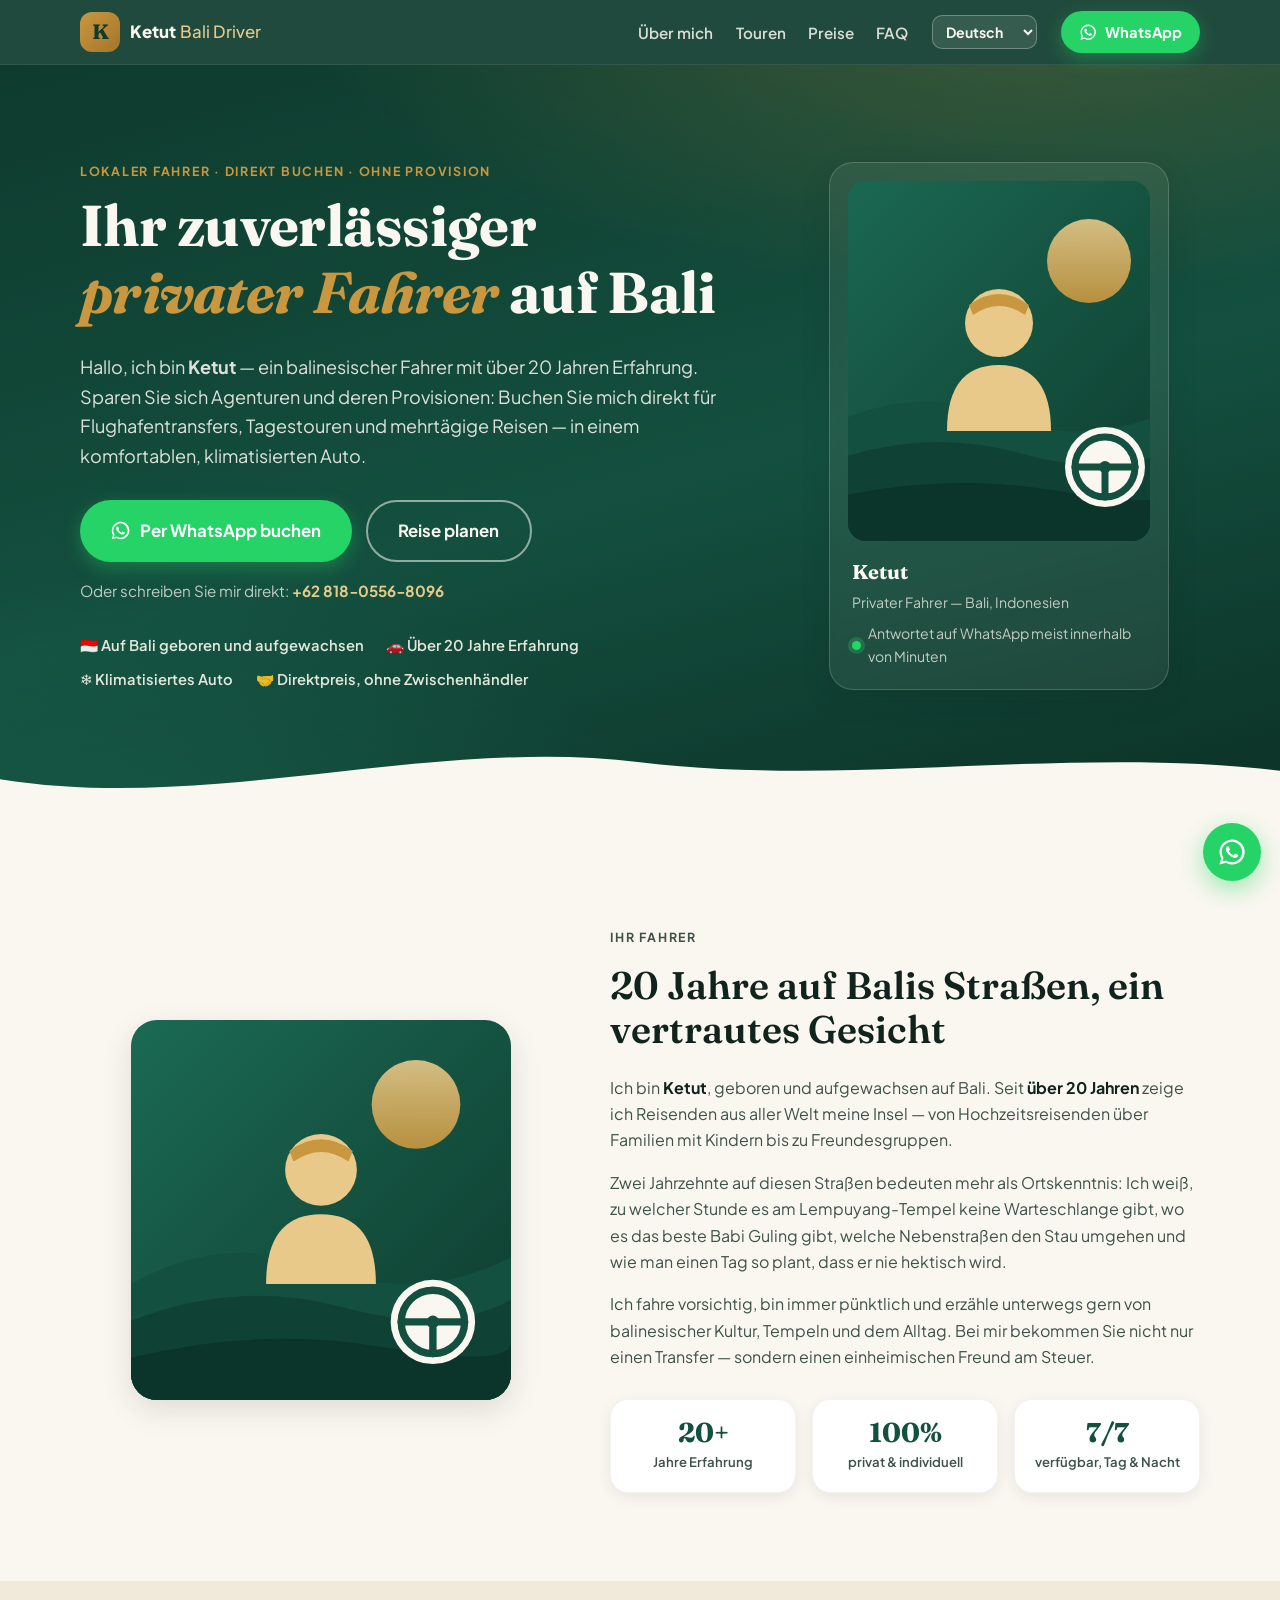
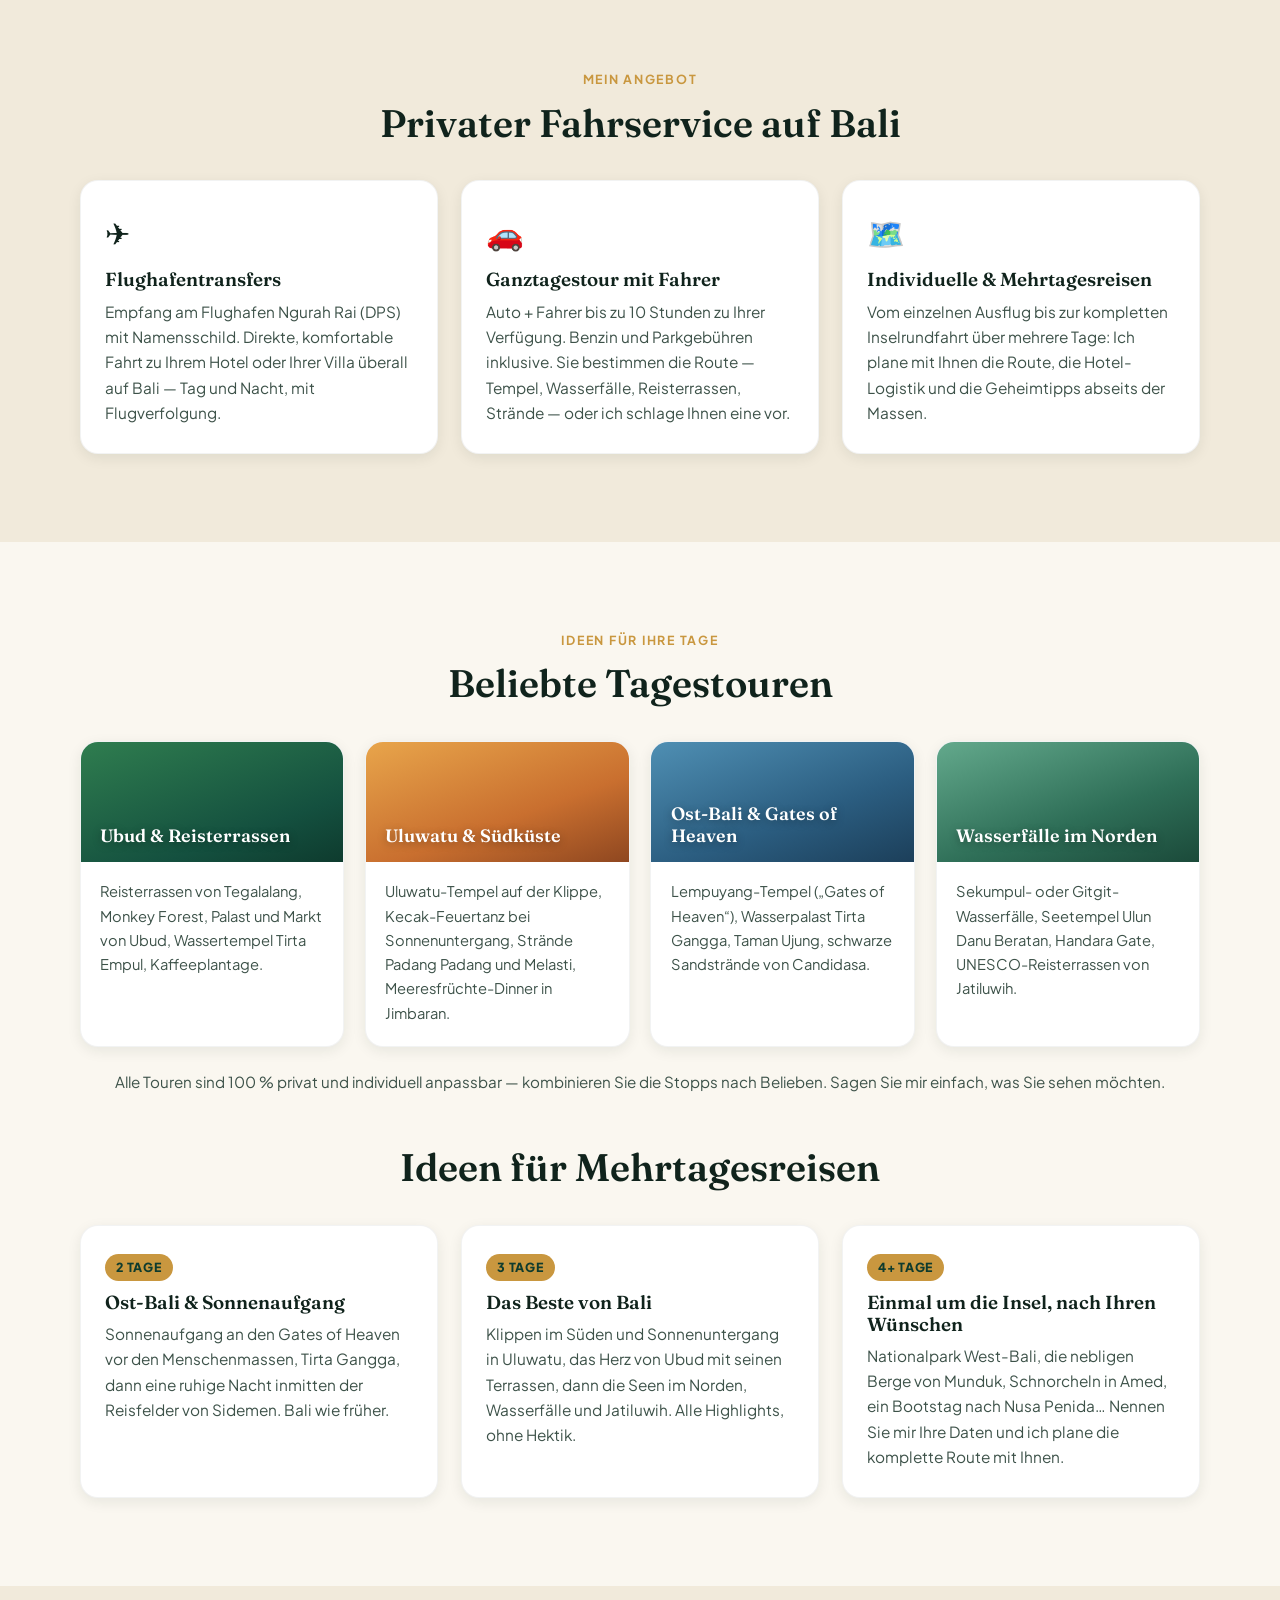
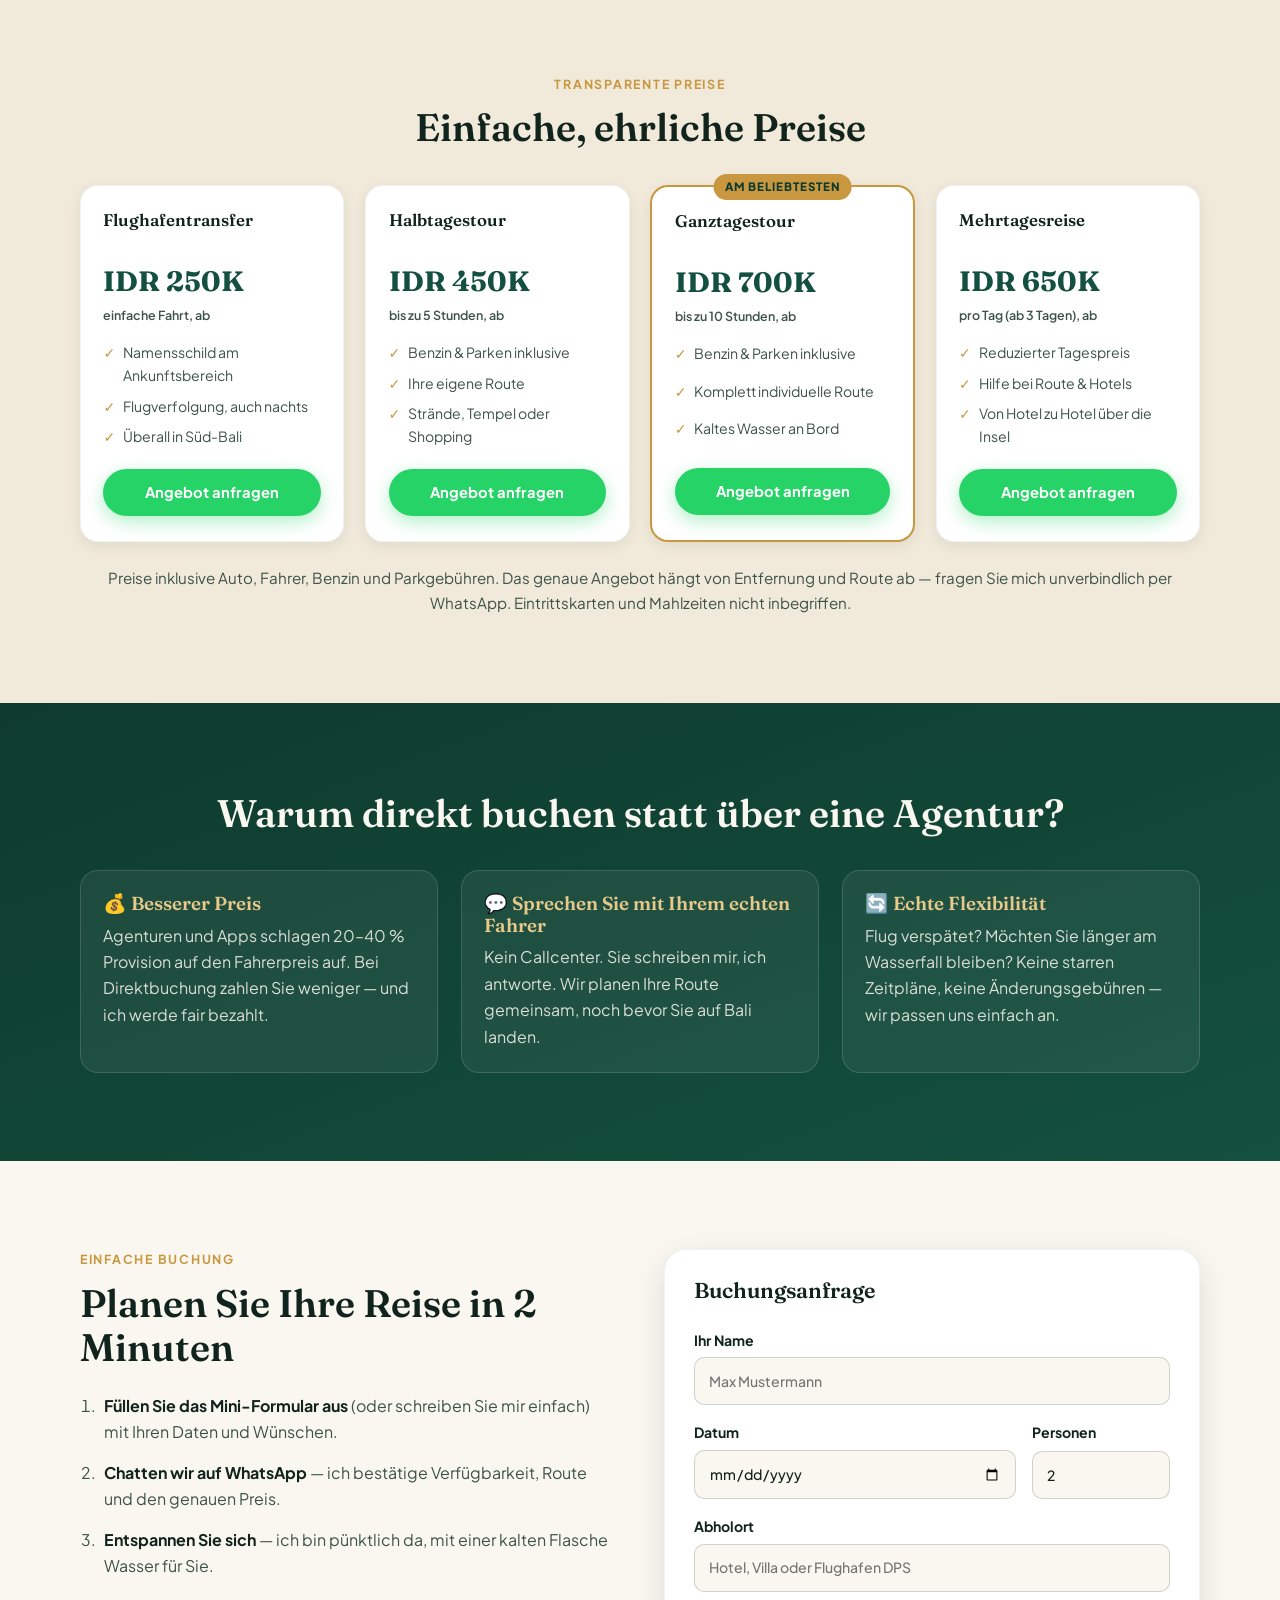
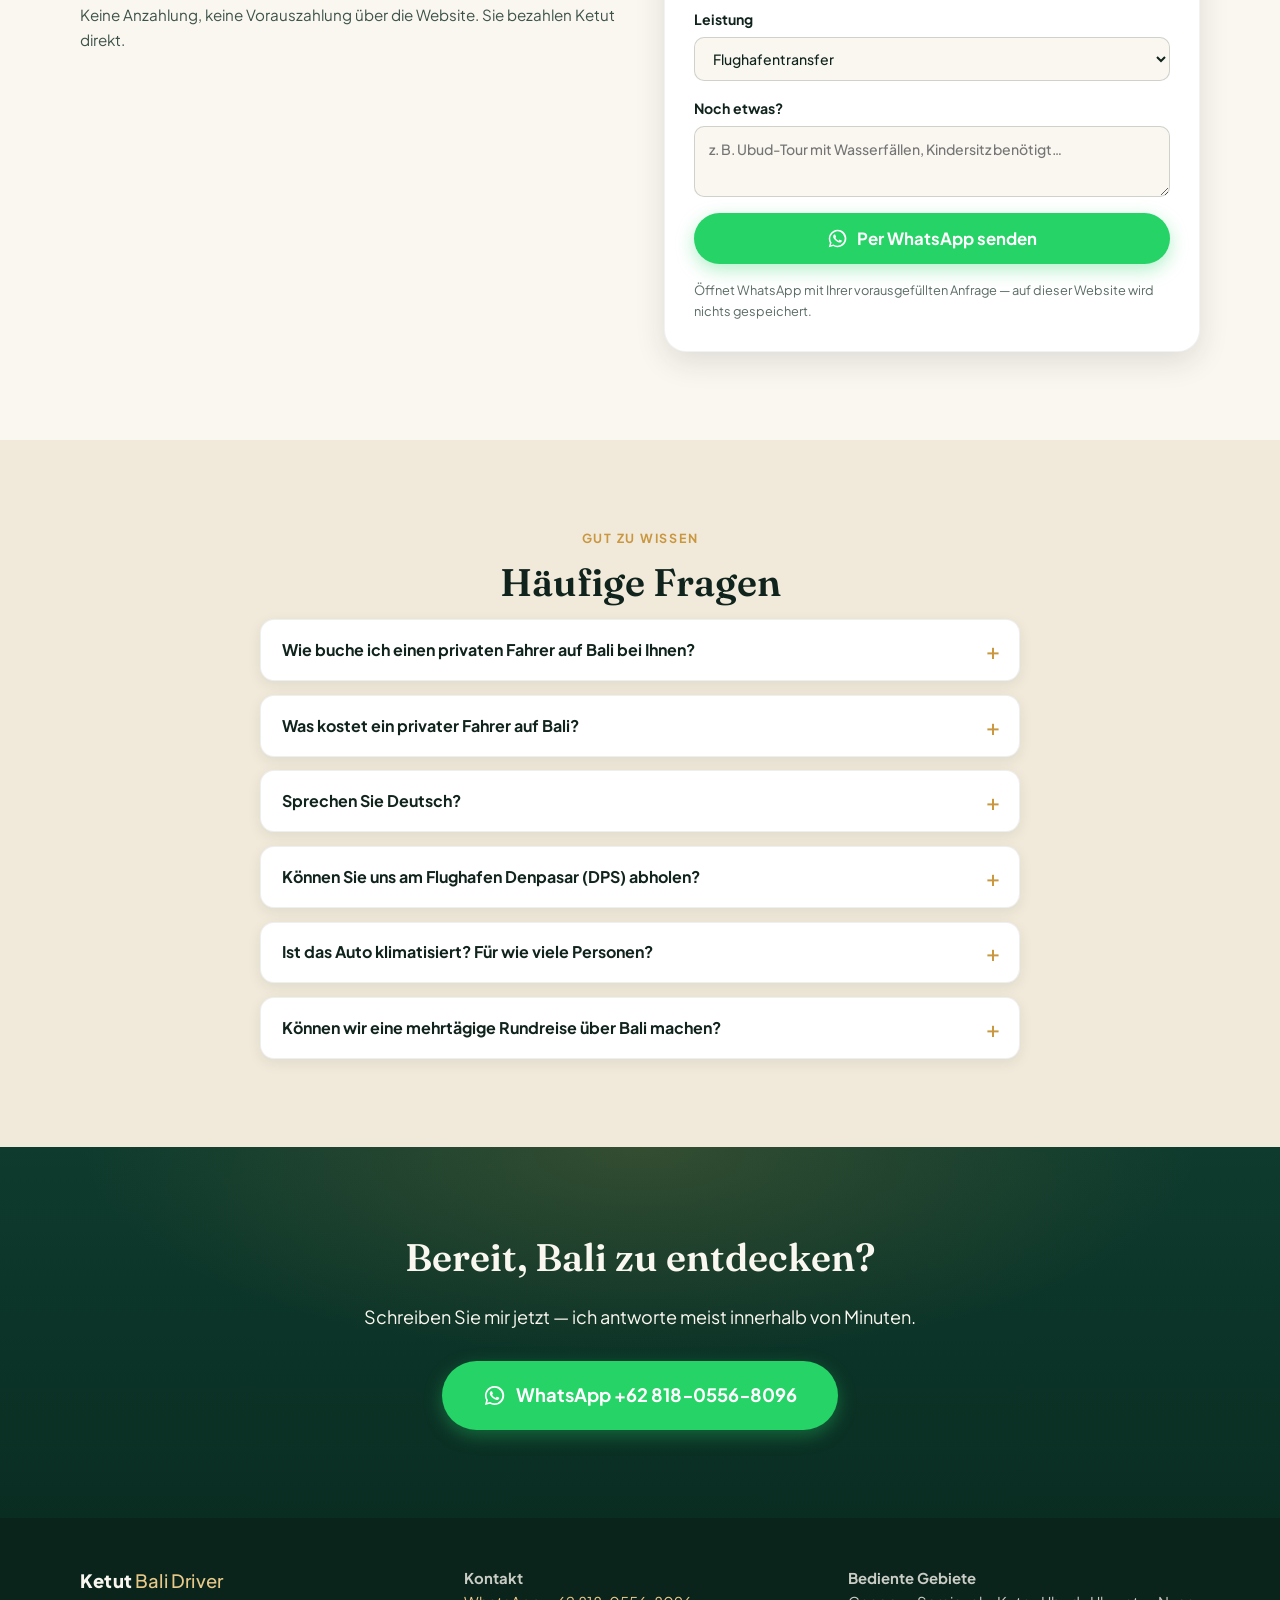
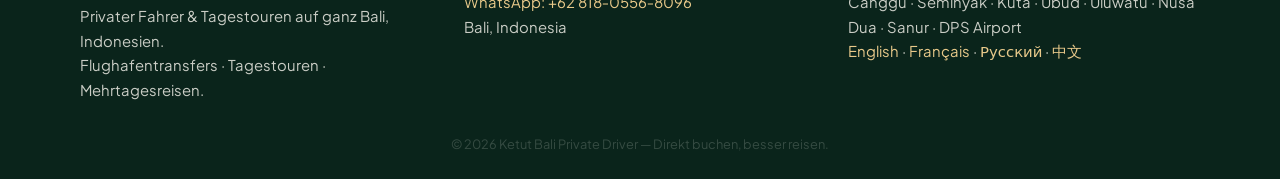
==== de/index.html @ 744ae996 "Rework landing page: i18n (EN/FR/DE/RU/ZH), driver bio, multi-day tours, pricing cards - Static i18n" ====
<!DOCTYPE html>
<html lang="de">
<head>
  <meta charset="UTF-8">
  <meta name="viewport" content="width=device-width, initial-scale=1.0">
  <title>Ketut — Privater Fahrer auf Bali | Über 20 Jahre Erfahrung, direkt per WhatsApp buchen</title>
  <meta name="description" content="Buchen Sie Ketut, einen erfahrenen balinesischen Privatfahrer mit über 20 Jahren Erfahrung: Flughafentransfers, Tagestouren nach Ubud & Uluwatu, mehrtägige Rundreisen. Direkt per WhatsApp +62 818-0556-8096 — ohne Agentur, ohne Provision.">
  <meta name="keywords" content="privater Fahrer Bali, Fahrer Bali, Bali Fahrer mieten, Auto mit Fahrer Bali, Flughafentransfer Bali, Tagestour Bali Fahrer, deutschsprachige Touren Bali, Bali Rundreise Fahrer">
  <meta name="robots" content="index, follow, max-image-preview:large">
  <meta name="author" content="Ketut">
  <meta name="geo.region" content="ID-BA">
  <meta name="geo.placename" content="Bali, Indonesia">
  <link rel="canonical" href="https://djomobil.github.io/personal-driver-bali/de/">
  <link rel="alternate" hreflang="en" href="https://djomobil.github.io/personal-driver-bali/">
  <link rel="alternate" hreflang="fr" href="https://djomobil.github.io/personal-driver-bali/fr/">
  <link rel="alternate" hreflang="de" href="https://djomobil.github.io/personal-driver-bali/de/">
  <link rel="alternate" hreflang="ru" href="https://djomobil.github.io/personal-driver-bali/ru/">
  <link rel="alternate" hreflang="zh" href="https://djomobil.github.io/personal-driver-bali/zh/">
  <link rel="alternate" hreflang="x-default" href="https://djomobil.github.io/personal-driver-bali/">
  <link rel="icon" href="../assets/favicon.svg" type="image/svg+xml">

  <!-- Open Graph -->
  <meta property="og:type" content="website">
  <meta property="og:site_name" content="Ketut Bali Private Driver">
  <meta property="og:title" content="Ketut — Privater Fahrer auf Bali | Direkt buchen, ohne Agenturgebühren">
  <meta property="og:description" content="Vertrauenswürdiger balinesischer Fahrer, über 20 Jahre unterwegs. Flughafentransfers, private Tagestouren, Mehrtagesreisen. Direkt per WhatsApp buchen.">
  <meta property="og:url" content="https://djomobil.github.io/personal-driver-bali/de/">
  <meta property="og:image" content="https://djomobil.github.io/personal-driver-bali/assets/og-image.png">
  <meta property="og:image:width" content="1200">
  <meta property="og:image:height" content="630">
  <meta property="og:locale" content="de_DE">

  <!-- Twitter -->
  <meta name="twitter:card" content="summary_large_image">
  <meta name="twitter:title" content="Ketut — Privater Fahrer auf Bali | Direkt buchen, ohne Agenturgebühren">
  <meta name="twitter:description" content="Vertrauenswürdiger balinesischer Fahrer, über 20 Jahre unterwegs. Flughafentransfers, private Tagestouren, Mehrtagesreisen. Direkt per WhatsApp buchen.">
  <meta name="twitter:image" content="https://djomobil.github.io/personal-driver-bali/assets/og-image.png">

  <link rel="preconnect" href="https://fonts.googleapis.com">
  <link rel="preconnect" href="https://fonts.gstatic.com" crossorigin>
  <link href="https://fonts.googleapis.com/css2?family=Fraunces:opsz,wght@9..144,500;9..144,600;9..144,700&family=Plus+Jakarta+Sans:wght@400;500;600;700;800&display=swap" rel="stylesheet">
  <link rel="stylesheet" href="../assets/style.css">

  <!-- Structured data: LocalBusiness / TaxiService -->
  <script type="application/ld+json">
  {
    "@context": "https://schema.org",
    "@type": ["LocalBusiness", "TaxiService"],
    "@id": "https://djomobil.github.io/personal-driver-bali/#business",
    "name": "Ketut Bali Private Driver",
    "alternateName": "Ketut — Privater Fahrer Bali",
    "description": "Privater englischsprachiger Fahrer auf Bali mit über 20 Jahren Erfahrung: Flughafentransfers, Ganztagestouren und mehrtägige Inselrundfahrten. Direkte Buchung über WhatsApp ohne Agenturprovision.",
    "url": "https://djomobil.github.io/personal-driver-bali/de/",
    "telephone": "+6281805568096",
    "image": "https://djomobil.github.io/personal-driver-bali/assets/og-image.png",
    "priceRange": "$$",
    "foundingDate": "2005",
    "address": { "@type": "PostalAddress", "addressRegion": "Bali", "addressCountry": "ID" },
    "geo": { "@type": "GeoCoordinates", "latitude": -8.65, "longitude": 115.2166 },
    "areaServed": [
      { "@type": "Place", "name": "Bali" },
      { "@type": "Place", "name": "Ubud" },
      { "@type": "Place", "name": "Canggu" },
      { "@type": "Place", "name": "Seminyak" },
      { "@type": "Place", "name": "Uluwatu" },
      { "@type": "Place", "name": "Nusa Dua" },
      { "@type": "Place", "name": "Denpasar Airport (DPS)" }
    ],
    "availableLanguage": ["English", "Indonesian"],
    "contactPoint": {
      "@type": "ContactPoint",
      "telephone": "+6281805568096",
      "contactType": "reservations",
      "availableLanguage": ["English", "Indonesian"]
    },
    "sameAs": ["https://wa.me/6281805568096"]
  }
  </script>

  <!-- FAQ structured data -->
  <script type="application/ld+json">
{
  "@context": "https://schema.org",
  "@type": "FAQPage",
  "mainEntity": [
    {
      "@type": "Question",
      "name": "Wie buche ich einen privaten Fahrer auf Bali bei Ihnen?",
      "acceptedAnswer": {
        "@type": "Answer",
        "text": "Schreiben Sie mir einfach per WhatsApp an +62 818-0556-8096 mit Ihren Reisedaten, dem Abholort und Ihren Wünschen. Ich bestätige sofort Verfügbarkeit und Preis. Eine Anzahlung ist nicht erforderlich."
      }
    },
    {
      "@type": "Question",
      "name": "Was kostet ein privater Fahrer auf Bali?",
      "acceptedAnswer": {
        "@type": "Answer",
        "text": "Eine Ganztagestour (bis zu 10 Stunden, Auto + Fahrer + Benzin + Parken) beginnt je nach Route bei etwa 700K IDR. Flughafentransfers beginnen bei 250K IDR, Mehrtagesreisen bei 650K IDR pro Tag. Den genauen Preis erhalten Sie immer vor der Buchung per WhatsApp."
      }
    },
    {
      "@type": "Question",
      "name": "Sprechen Sie Deutsch?",
      "acceptedAnswer": {
        "@type": "Answer",
        "text": "Ich spreche Englisch und Indonesisch. Über WhatsApp funktioniert die Verständigung dank automatischer Übersetzung auch auf Deutsch problemlos — und nach 20 Jahren mit internationalen Gästen bin ich geübt darin, mich verständlich zu machen."
      }
    },
    {
      "@type": "Question",
      "name": "Können Sie uns am Flughafen Denpasar (DPS) abholen?",
      "acceptedAnswer": {
        "@type": "Answer",
        "text": "Natürlich. Ich verfolge Ihren Flug, erwarte Sie am Ankunftsbereich mit einem Namensschild und helfe mit dem Gepäck — auch bei später Landung."
      }
    },
    {
      "@type": "Question",
      "name": "Ist das Auto klimatisiert? Für wie viele Personen?",
      "acceptedAnswer": {
        "@type": "Answer",
        "text": "Ja, das Auto ist modern und klimatisiert, bequem für bis zu 5–6 Passagiere mit Gepäck. Für größere Gruppen sagen Sie mir per WhatsApp Bescheid, und ich organisiere das passende Fahrzeug."
      }
    },
    {
      "@type": "Question",
      "name": "Können wir eine mehrtägige Rundreise über Bali machen?",
      "acceptedAnswer": {
        "@type": "Answer",
        "text": "Unbedingt — Mehrtagesreisen sind meine Lieblingsdisziplin. Ich helfe bei der Routenplanung (Sonnenaufgang im Osten, die Seen im Norden, Munduk, Amed und mehr), fahre Sie von Hotel zu Hotel und wir passen das Programm Tag für Tag an. Ab 3 Tagen gilt ein reduzierter Tagespreis."
      }
    }
  ]
}
  </script>
</head>
<body>

<header class="site-header" id="top">
  <div class="container header-inner">
    <a class="brand" href="#top" aria-label="Ketut Bali Private Driver">
      <span class="brand-mark" aria-hidden="true">K</span>
      <span class="brand-text">Ketut <em>Bali Driver</em></span>
    </a>
    <nav class="main-nav" aria-label="Main navigation">
      <a href="#about">Über mich</a>
      <a href="#tours">Touren</a>
      <a href="#rates">Preise</a>
      <a href="#faq">FAQ</a>
    </nav>
    <select class="lang-select" aria-label="Language" onchange="location.href=this.value">
      <option value="https://djomobil.github.io/personal-driver-bali/">English</option>
      <option value="https://djomobil.github.io/personal-driver-bali/fr/">Français</option>
      <option value="#" selected>Deutsch</option>
      <option value="https://djomobil.github.io/personal-driver-bali/ru/">Русский</option>
      <option value="https://djomobil.github.io/personal-driver-bali/zh/">中文</option>
    </select>
    <a class="btn btn-wa btn-header" href="https://wa.me/6281805568096?text=Hallo%20Ketut%21%20Ich%20habe%20Ihre%20Website%20gefunden%20und%20m%C3%B6chte%20einen%20Fahrer%20auf%20Bali%20buchen." target="_blank" rel="noopener">
      <svg class="ico" viewBox="0 0 24 24" aria-hidden="true"><path fill="currentColor" d="M12 2a10 10 0 0 0-8.66 15L2 22l5.16-1.32A10 10 0 1 0 12 2Zm0 18.2c-1.5 0-2.96-.4-4.24-1.16l-.3-.18-3.06.79.81-2.98-.2-.31A8.16 8.16 0 1 1 12 20.2Zm4.48-6.1c-.24-.12-1.45-.71-1.67-.8-.22-.08-.39-.12-.55.13-.16.24-.63.79-.77.95-.14.16-.28.18-.53.06a6.7 6.7 0 0 1-3.35-2.93c-.25-.43.25-.4.72-1.34.08-.16.04-.3-.02-.42-.06-.12-.55-1.33-.76-1.82-.2-.48-.4-.42-.55-.42h-.47c-.16 0-.43.06-.65.3-.22.25-.85.83-.85 2.03s.87 2.36 1 2.52c.12.16 1.72 2.62 4.16 3.68.58.25 1.03.4 1.39.51.58.19 1.11.16 1.53.1.47-.07 1.45-.6 1.65-1.17.2-.57.2-1.06.14-1.17-.06-.1-.22-.16-.47-.28Z"/></svg> WhatsApp
    </a>
  </div>
</header>

<main>
  <!-- ============ HERO ============ -->
  <section class="hero">
    <div class="container hero-grid">
      <div class="hero-copy">
        <p class="eyebrow">Lokaler Fahrer · Direkt buchen · Ohne Provision</p>
        <h1>Ihr zuverlässiger <span class="accent">privater Fahrer</span> auf Bali</h1>
        <p class="lead">Hallo, ich bin <strong>Ketut</strong> — ein balinesischer Fahrer mit über 20 Jahren Erfahrung. Sparen Sie sich Agenturen und deren Provisionen: Buchen Sie mich direkt für Flughafentransfers, Tagestouren und mehrtägige Reisen — in einem komfortablen, klimatisierten Auto.</p>
        <div class="hero-ctas">
          <a class="btn btn-wa btn-lg" href="https://wa.me/6281805568096?text=Hallo%20Ketut%21%20Ich%20m%C3%B6chte%20einen%20Fahrer%20auf%20Bali%20buchen." target="_blank" rel="noopener">
            <svg class="ico" viewBox="0 0 24 24" aria-hidden="true"><path fill="currentColor" d="M12 2a10 10 0 0 0-8.66 15L2 22l5.16-1.32A10 10 0 1 0 12 2Zm0 18.2c-1.5 0-2.96-.4-4.24-1.16l-.3-.18-3.06.79.81-2.98-.2-.31A8.16 8.16 0 1 1 12 20.2Zm4.48-6.1c-.24-.12-1.45-.71-1.67-.8-.22-.08-.39-.12-.55.13-.16.24-.63.79-.77.95-.14.16-.28.18-.53.06a6.7 6.7 0 0 1-3.35-2.93c-.25-.43.25-.4.72-1.34.08-.16.04-.3-.02-.42-.06-.12-.55-1.33-.76-1.82-.2-.48-.4-.42-.55-.42h-.47c-.16 0-.43.06-.65.3-.22.25-.85.83-.85 2.03s.87 2.36 1 2.52c.12.16 1.72 2.62 4.16 3.68.58.25 1.03.4 1.39.51.58.19 1.11.16 1.53.1.47-.07 1.45-.6 1.65-1.17.2-.57.2-1.06.14-1.17-.06-.1-.22-.16-.47-.28Z"/></svg> Per WhatsApp buchen
          </a>
          <a class="btn btn-ghost btn-lg" href="#booking">Reise planen</a>
        </div>
        <p class="hero-phone">Oder schreiben Sie mir direkt: <a href="https://wa.me/6281805568096" target="_blank" rel="noopener">+62 818‑0556‑8096</a></p>
        <ul class="trust-badges" aria-label="Highlights">
          <li>🇮🇩 Auf Bali geboren und aufgewachsen</li>
          <li>🚗 Über 20 Jahre Erfahrung</li>
          <li>❄️ Klimatisiertes Auto</li>
          <li>🤝 Direktpreis, ohne Zwischenhändler</li>
        </ul>
      </div>
      <div class="hero-card">
        <figure class="driver-card">
          <img src="../assets/ketut.jpg" alt="Ketut, privater Fahrer auf Bali" width="360" height="360"
               loading="eager" onerror="this.onerror=null;this.src='../assets/ketut-avatar.svg';">
          <figcaption>
            <strong>Ketut</strong>
            <span>Privater Fahrer — Bali, Indonesien</span>
            <span class="status-dot">Antwortet auf WhatsApp meist innerhalb von Minuten</span>
          </figcaption>
        </figure>
      </div>
    </div>
    <svg class="hero-wave" viewBox="0 0 1440 90" preserveAspectRatio="none" aria-hidden="true">
      <path d="M0,60 C240,100 480,10 720,40 C960,70 1200,20 1440,50 L1440,90 L0,90 Z" fill="#faf7f0"/>
    </svg>
  </section>

  <!-- ============ ABOUT ============ -->
  <section class="section" id="about">
    <div class="container">
      <div class="about-grid">
        <div class="about-photo">
          <img src="../assets/ketut.jpg" alt="Ketut, privater Fahrer auf Bali" width="380" height="380" loading="lazy"
               onerror="this.onerror=null;this.src='../assets/ketut-avatar.svg';">
        </div>
        <div class="about-copy">
          <p class="eyebrow">Ihr Fahrer</p>
          <h2>20 Jahre auf Balis Straßen, ein vertrautes Gesicht</h2>
          <p>Ich bin <strong>Ketut</strong>, geboren und aufgewachsen auf Bali. Seit <strong>über 20 Jahren</strong> zeige ich Reisenden aus aller Welt meine Insel — von Hochzeitsreisenden über Familien mit Kindern bis zu Freundesgruppen.</p>
          <p>Zwei Jahrzehnte auf diesen Straßen bedeuten mehr als Ortskenntnis: Ich weiß, zu welcher Stunde es am Lempuyang-Tempel keine Warteschlange gibt, wo es das beste Babi Guling gibt, welche Nebenstraßen den Stau umgehen und wie man einen Tag so plant, dass er nie hektisch wird.</p>
          <p>Ich fahre vorsichtig, bin immer pünktlich und erzähle unterwegs gern von balinesischer Kultur, Tempeln und dem Alltag. Bei mir bekommen Sie nicht nur einen Transfer — sondern einen einheimischen Freund am Steuer.</p>
          <div class="stats">
            <div class="stat"><b>20+</b><span>Jahre Erfahrung</span></div>
            <div class="stat"><b>100%</b><span>privat & individuell</span></div>
            <div class="stat"><b>7/7</b><span>verfügbar, Tag & Nacht</span></div>
          </div>
        </div>
      </div>
    </div>
  </section>

  <!-- ============ SERVICES ============ -->
  <section class="section section-alt" id="services">
    <div class="container">
      <p class="eyebrow center">Mein Angebot</p>
      <h2 class="center">Privater Fahrservice auf Bali</h2>
      <div class="cards-3">
        <article class="card">
          <div class="card-ico">✈️</div>
          <h3>Flughafentransfers</h3>
          <p>Empfang am Flughafen Ngurah Rai (DPS) mit Namensschild. Direkte, komfortable Fahrt zu Ihrem Hotel oder Ihrer Villa überall auf Bali — Tag und Nacht, mit Flugverfolgung.</p>
        </article>
        <article class="card">
          <div class="card-ico">🚗</div>
          <h3>Ganztagestour mit Fahrer</h3>
          <p>Auto + Fahrer bis zu 10 Stunden zu Ihrer Verfügung. Benzin und Parkgebühren inklusive. Sie bestimmen die Route — Tempel, Wasserfälle, Reisterrassen, Strände — oder ich schlage Ihnen eine vor.</p>
        </article>
        <article class="card">
          <div class="card-ico">🗺️</div>
          <h3>Individuelle & Mehrtagesreisen</h3>
          <p>Vom einzelnen Ausflug bis zur kompletten Inselrundfahrt über mehrere Tage: Ich plane mit Ihnen die Route, die Hotel-Logistik und die Geheimtipps abseits der Massen.</p>
        </article>
      </div>
    </div>
  </section>

  <!-- ============ TOURS ============ -->
  <section class="section" id="tours">
    <div class="container">
      <p class="eyebrow center">Ideen für Ihre Tage</p>
      <h2 class="center">Beliebte Tagestouren</h2>
      <div class="cards-4">
        <article class="tour">
          <div class="tour-head t-ubud"><span>Ubud & Reisterrassen</span></div>
          <p>Reisterrassen von Tegalalang, Monkey Forest, Palast und Markt von Ubud, Wassertempel Tirta Empul, Kaffeeplantage.</p>
        </article>
        <article class="tour">
          <div class="tour-head t-uluwatu"><span>Uluwatu & Südküste</span></div>
          <p>Uluwatu-Tempel auf der Klippe, Kecak-Feuertanz bei Sonnenuntergang, Strände Padang Padang und Melasti, Meeresfrüchte-Dinner in Jimbaran.</p>
        </article>
        <article class="tour">
          <div class="tour-head t-east"><span>Ost-Bali & Gates of Heaven</span></div>
          <p>Lempuyang-Tempel („Gates of Heaven“), Wasserpalast Tirta Gangga, Taman Ujung, schwarze Sandstrände von Candidasa.</p>
        </article>
        <article class="tour">
          <div class="tour-head t-north"><span>Wasserfälle im Norden</span></div>
          <p>Sekumpul- oder Gitgit-Wasserfälle, Seetempel Ulun Danu Beratan, Handara Gate, UNESCO-Reisterrassen von Jatiluwih.</p>
        </article>
      </div>
      <p class="center note">Alle Touren sind 100 % privat und individuell anpassbar — kombinieren Sie die Stopps nach Belieben. Sagen Sie mir einfach, was Sie sehen möchten.</p>

      <h2 class="center subheading">Ideen für Mehrtagesreisen</h2>
      <div class="cards-3">
        <article class="card">
          <span class="day-badge">2 Tage</span>
          <h3>Ost-Bali & Sonnenaufgang</h3>
          <p>Sonnenaufgang an den Gates of Heaven vor den Menschenmassen, Tirta Gangga, dann eine ruhige Nacht inmitten der Reisfelder von Sidemen. Bali wie früher.</p>
        </article>
        <article class="card">
          <span class="day-badge">3 Tage</span>
          <h3>Das Beste von Bali</h3>
          <p>Klippen im Süden und Sonnenuntergang in Uluwatu, das Herz von Ubud mit seinen Terrassen, dann die Seen im Norden, Wasserfälle und Jatiluwih. Alle Highlights, ohne Hektik.</p>
        </article>
        <article class="card">
          <span class="day-badge">4+ Tage</span>
          <h3>Einmal um die Insel, nach Ihren Wünschen</h3>
          <p>Nationalpark West-Bali, die nebligen Berge von Munduk, Schnorcheln in Amed, ein Bootstag nach Nusa Penida… Nennen Sie mir Ihre Daten und ich plane die komplette Route mit Ihnen.</p>
        </article>
      </div>
    </div>
  </section>

  <!-- ============ RATES ============ -->
  <section class="section section-alt" id="rates">
    <div class="container">
      <p class="eyebrow center">Transparente Preise</p>
      <h2 class="center">Einfache, ehrliche Preise</h2>
      <div class="price-cards">
        <article class="price-card">
          <h3>Flughafentransfer</h3>
          <p class="price">IDR 250K <small>einfache Fahrt, ab</small></p>
          <ul><li>Namensschild am Ankunftsbereich</li><li>Flugverfolgung, auch nachts</li><li>Überall in Süd-Bali</li></ul>
          <a class="btn btn-wa" href="https://wa.me/6281805568096?text=Hallo%20Ketut%21%20Ich%20m%C3%B6chte%20einen%20Flughafentransfer%20buchen." target="_blank" rel="noopener">Angebot anfragen</a>
        </article>
        <article class="price-card">
          <h3>Halbtagestour</h3>
          <p class="price">IDR 450K <small>bis zu 5 Stunden, ab</small></p>
          <ul><li>Benzin & Parken inklusive</li><li>Ihre eigene Route</li><li>Strände, Tempel oder Shopping</li></ul>
          <a class="btn btn-wa" href="https://wa.me/6281805568096?text=Hallo%20Ketut%21%20Ich%20m%C3%B6chte%20eine%20Halbtagestour%20buchen." target="_blank" rel="noopener">Angebot anfragen</a>
        </article>
        <article class="price-card featured">
          <span class="tag">Am beliebtesten</span>
          <h3>Ganztagestour</h3>
          <p class="price">IDR 700K <small>bis zu 10 Stunden, ab</small></p>
          <ul><li>Benzin & Parken inklusive</li><li>Komplett individuelle Route</li><li>Kaltes Wasser an Bord</li></ul>
          <a class="btn btn-wa" href="https://wa.me/6281805568096?text=Hallo%20Ketut%21%20Ich%20m%C3%B6chte%20eine%20Ganztagestour%20buchen." target="_blank" rel="noopener">Angebot anfragen</a>
        </article>
        <article class="price-card">
          <h3>Mehrtagesreise</h3>
          <p class="price">IDR 650K <small>pro Tag (ab 3 Tagen), ab</small></p>
          <ul><li>Reduzierter Tagespreis</li><li>Hilfe bei Route & Hotels</li><li>Von Hotel zu Hotel über die Insel</li></ul>
          <a class="btn btn-wa" href="https://wa.me/6281805568096?text=Hallo%20Ketut%21%20Ich%20interessiere%20mich%20f%C3%BCr%20eine%20mehrt%C3%A4gige%20Rundreise%20auf%20Bali." target="_blank" rel="noopener">Angebot anfragen</a>
        </article>
      </div>
      <p class="center note">Preise inklusive Auto, Fahrer, Benzin und Parkgebühren. Das genaue Angebot hängt von Entfernung und Route ab — fragen Sie mich unverbindlich per WhatsApp. Eintrittskarten und Mahlzeiten nicht inbegriffen.</p>
    </div>
  </section>

  <!-- ============ WHY DIRECT ============ -->
  <section class="section section-dark" id="why">
    <div class="container">
      <h2 class="center light">Warum direkt buchen statt über eine Agentur?</h2>
      <div class="cards-3 why-cards">
        <div class="why">
          <h3>💰 Besserer Preis</h3>
          <p>Agenturen und Apps schlagen 20–40 % Provision auf den Fahrerpreis auf. Bei Direktbuchung zahlen Sie weniger — und ich werde fair bezahlt.</p>
        </div>
        <div class="why">
          <h3>💬 Sprechen Sie mit Ihrem echten Fahrer</h3>
          <p>Kein Callcenter. Sie schreiben mir, ich antworte. Wir planen Ihre Route gemeinsam, noch bevor Sie auf Bali landen.</p>
        </div>
        <div class="why">
          <h3>🔄 Echte Flexibilität</h3>
          <p>Flug verspätet? Möchten Sie länger am Wasserfall bleiben? Keine starren Zeitpläne, keine Änderungsgebühren — wir passen uns einfach an.</p>
        </div>
      </div>
    </div>
  </section>

  <!-- ============ BOOKING ============ -->
  <section class="section" id="booking">
    <div class="container booking-grid">
      <div>
        <p class="eyebrow">Einfache Buchung</p>
        <h2>Planen Sie Ihre Reise in 2 Minuten</h2>
        <ol class="steps">
          <li><strong>Füllen Sie das Mini-Formular aus</strong> (oder schreiben Sie mir einfach) mit Ihren Daten und Wünschen.</li>
          <li><strong>Chatten wir auf WhatsApp</strong> — ich bestätige Verfügbarkeit, Route und den genauen Preis.</li>
          <li><strong>Entspannen Sie sich</strong> — ich bin pünktlich da, mit einer kalten Flasche Wasser für Sie.</li>
        </ol>
        <p class="note">Keine Anzahlung, keine Vorauszahlung über die Website. Sie bezahlen Ketut direkt.</p>
      </div>
      <form class="booking-form" id="bookingForm" aria-label="Booking request form">
        <h3>Buchungsanfrage</h3>
        <label>Ihr Name
          <input type="text" id="bf-name" name="name" placeholder="Max Mustermann" autocomplete="name" required>
        </label>
        <div class="form-row">
          <label>Datum
            <input type="date" id="bf-date" name="date" required>
          </label>
          <label>Personen
            <input type="number" id="bf-pax" name="pax" min="1" max="12" value="2" required>
          </label>
        </div>
        <label>Abholort
          <input type="text" id="bf-pickup" name="pickup" placeholder="Hotel, Villa oder Flughafen DPS">
        </label>
        <label>Leistung
          <select id="bf-service" name="service">
            <option>Flughafentransfer</option>
            <option>Ganztagestour (10 Std.)</option>
            <option>Halbtagestour (5 Std.)</option>
            <option>Mehrtagesreise</option>
            <option>Individuelle Tour — siehe Nachricht</option>
          </select>
        </label>
        <label>Noch etwas?
          <textarea id="bf-msg" name="message" rows="2" placeholder="z. B. Ubud-Tour mit Wasserfällen, Kindersitz benötigt…"></textarea>
        </label>
        <button type="submit" class="btn btn-wa btn-lg btn-block">
          <svg class="ico" viewBox="0 0 24 24" aria-hidden="true"><path fill="currentColor" d="M12 2a10 10 0 0 0-8.66 15L2 22l5.16-1.32A10 10 0 1 0 12 2Zm0 18.2c-1.5 0-2.96-.4-4.24-1.16l-.3-.18-3.06.79.81-2.98-.2-.31A8.16 8.16 0 1 1 12 20.2Zm4.48-6.1c-.24-.12-1.45-.71-1.67-.8-.22-.08-.39-.12-.55.13-.16.24-.63.79-.77.95-.14.16-.28.18-.53.06a6.7 6.7 0 0 1-3.35-2.93c-.25-.43.25-.4.72-1.34.08-.16.04-.3-.02-.42-.06-.12-.55-1.33-.76-1.82-.2-.48-.4-.42-.55-.42h-.47c-.16 0-.43.06-.65.3-.22.25-.85.83-.85 2.03s.87 2.36 1 2.52c.12.16 1.72 2.62 4.16 3.68.58.25 1.03.4 1.39.51.58.19 1.11.16 1.53.1.47-.07 1.45-.6 1.65-1.17.2-.57.2-1.06.14-1.17-.06-.1-.22-.16-.47-.28Z"/></svg> Per WhatsApp senden
        </button>
        <p class="tiny">Öffnet WhatsApp mit Ihrer vorausgefüllten Anfrage — auf dieser Website wird nichts gespeichert.</p>
      </form>
    </div>
  </section>

  <!-- ============ FAQ ============ -->
  <section class="section section-alt" id="faq">
    <div class="container narrow">
      <p class="eyebrow center">Gut zu wissen</p>
      <h2 class="center">Häufige Fragen</h2>
      <details>
        <summary>Wie buche ich einen privaten Fahrer auf Bali bei Ihnen?</summary>
        <p>Schreiben Sie mir einfach per WhatsApp an +62 818-0556-8096 mit Ihren Reisedaten, dem Abholort und Ihren Wünschen. Ich bestätige sofort Verfügbarkeit und Preis. Eine Anzahlung ist nicht erforderlich.</p>
      </details>
      <details>
        <summary>Was kostet ein privater Fahrer auf Bali?</summary>
        <p>Eine Ganztagestour (bis zu 10 Stunden, Auto + Fahrer + Benzin + Parken) beginnt je nach Route bei etwa 700K IDR. Flughafentransfers beginnen bei 250K IDR, Mehrtagesreisen bei 650K IDR pro Tag. Den genauen Preis erhalten Sie immer vor der Buchung per WhatsApp.</p>
      </details>
      <details>
        <summary>Sprechen Sie Deutsch?</summary>
        <p>Ich spreche Englisch und Indonesisch. Über WhatsApp funktioniert die Verständigung dank automatischer Übersetzung auch auf Deutsch problemlos — und nach 20 Jahren mit internationalen Gästen bin ich geübt darin, mich verständlich zu machen.</p>
      </details>
      <details>
        <summary>Können Sie uns am Flughafen Denpasar (DPS) abholen?</summary>
        <p>Natürlich. Ich verfolge Ihren Flug, erwarte Sie am Ankunftsbereich mit einem Namensschild und helfe mit dem Gepäck — auch bei später Landung.</p>
      </details>
      <details>
        <summary>Ist das Auto klimatisiert? Für wie viele Personen?</summary>
        <p>Ja, das Auto ist modern und klimatisiert, bequem für bis zu 5–6 Passagiere mit Gepäck. Für größere Gruppen sagen Sie mir per WhatsApp Bescheid, und ich organisiere das passende Fahrzeug.</p>
      </details>
      <details>
        <summary>Können wir eine mehrtägige Rundreise über Bali machen?</summary>
        <p>Unbedingt — Mehrtagesreisen sind meine Lieblingsdisziplin. Ich helfe bei der Routenplanung (Sonnenaufgang im Osten, die Seen im Norden, Munduk, Amed und mehr), fahre Sie von Hotel zu Hotel und wir passen das Programm Tag für Tag an. Ab 3 Tagen gilt ein reduzierter Tagespreis.</p>
      </details>
    </div>
  </section>

  <!-- ============ FINAL CTA ============ -->
  <section class="section final-cta">
    <div class="container center">
      <h2>Bereit, Bali zu entdecken?</h2>
      <p class="lead">Schreiben Sie mir jetzt — ich antworte meist innerhalb von Minuten.</p>
      <a class="btn btn-wa btn-xl" href="https://wa.me/6281805568096?text=Hallo%20Ketut%21%20Ich%20m%C3%B6chte%20einen%20Fahrer%20auf%20Bali%20buchen." target="_blank" rel="noopener">
        <svg class="ico" viewBox="0 0 24 24" aria-hidden="true"><path fill="currentColor" d="M12 2a10 10 0 0 0-8.66 15L2 22l5.16-1.32A10 10 0 1 0 12 2Zm0 18.2c-1.5 0-2.96-.4-4.24-1.16l-.3-.18-3.06.79.81-2.98-.2-.31A8.16 8.16 0 1 1 12 20.2Zm4.48-6.1c-.24-.12-1.45-.71-1.67-.8-.22-.08-.39-.12-.55.13-.16.24-.63.79-.77.95-.14.16-.28.18-.53.06a6.7 6.7 0 0 1-3.35-2.93c-.25-.43.25-.4.72-1.34.08-.16.04-.3-.02-.42-.06-.12-.55-1.33-.76-1.82-.2-.48-.4-.42-.55-.42h-.47c-.16 0-.43.06-.65.3-.22.25-.85.83-.85 2.03s.87 2.36 1 2.52c.12.16 1.72 2.62 4.16 3.68.58.25 1.03.4 1.39.51.58.19 1.11.16 1.53.1.47-.07 1.45-.6 1.65-1.17.2-.57.2-1.06.14-1.17-.06-.1-.22-.16-.47-.28Z"/></svg> WhatsApp +62 818‑0556‑8096
      </a>
    </div>
  </section>
</main>

<footer class="site-footer">
  <div class="container footer-grid">
    <div>
      <p class="brand-text">Ketut <em>Bali Driver</em></p>
      <p>Privater Fahrer & Tagestouren auf ganz Bali, Indonesien.<br>Flughafentransfers · Tagestouren · Mehrtagesreisen.</p>
    </div>
    <div>
      <p><strong>Kontakt</strong></p>
      <p><a href="https://wa.me/6281805568096" target="_blank" rel="noopener">WhatsApp: +62 818‑0556‑8096</a></p>
      <p>Bali, Indonesia</p>
    </div>
    <div>
      <p><strong>Bediente Gebiete</strong></p>
      <p>Canggu · Seminyak · Kuta · Ubud · Uluwatu · Nusa Dua · Sanur · DPS Airport</p>
      <p><a href="https://djomobil.github.io/personal-driver-bali/" lang="en">English</a> · <a href="https://djomobil.github.io/personal-driver-bali/fr/" lang="fr">Français</a> · <a href="https://djomobil.github.io/personal-driver-bali/ru/" lang="ru">Русский</a> · <a href="https://djomobil.github.io/personal-driver-bali/zh/" lang="zh">中文</a></p>
    </div>
  </div>
  <p class="center tiny">© <span id="year">2026</span> Ketut Bali Private Driver — Direkt buchen, besser reisen.</p>
</footer>

<a class="wa-float" href="https://wa.me/6281805568096?text=Hallo%20Ketut%21%20Ich%20m%C3%B6chte%20einen%20Fahrer%20auf%20Bali%20buchen." target="_blank" rel="noopener" aria-label="WhatsApp">
  <svg viewBox="0 0 24 24" aria-hidden="true"><path fill="currentColor" d="M12 2a10 10 0 0 0-8.66 15L2 22l5.16-1.32A10 10 0 1 0 12 2Zm0 18.2c-1.5 0-2.96-.4-4.24-1.16l-.3-.18-3.06.79.81-2.98-.2-.31A8.16 8.16 0 1 1 12 20.2Zm4.48-6.1c-.24-.12-1.45-.71-1.67-.8-.22-.08-.39-.12-.55.13-.16.24-.63.79-.77.95-.14.16-.28.18-.53.06a6.7 6.7 0 0 1-3.35-2.93c-.25-.43.25-.4.72-1.34.08-.16.04-.3-.02-.42-.06-.12-.55-1.33-.76-1.82-.2-.48-.4-.42-.55-.42h-.47c-.16 0-.43.06-.65.3-.22.25-.85.83-.85 2.03s.87 2.36 1 2.52c.12.16 1.72 2.62 4.16 3.68.58.25 1.03.4 1.39.51.58.19 1.11.16 1.53.1.47-.07 1.45-.6 1.65-1.17.2-.57.2-1.06.14-1.17-.06-.1-.22-.16-.47-.28Z"/></svg>
</a>

<script src="../assets/site.js" defer></script>
</body>
</html>
---- assets/style.css ----
/* ==========================================================
   Ketut Bali Private Driver — design system
   Palette: jungle green / sand / gold / WhatsApp green
   ========================================================== */
:root {
  --ink: #10231c;
  --ink-soft: #3d5249;
  --green-900: #0e3b2e;
  --green-800: #14503f;
  --green-700: #1b6a53;
  --sand: #faf7f0;
  --sand-deep: #f1eadb;
  --gold: #c9973f;
  --gold-soft: #e8c98a;
  --white: #ffffff;
  --wa: #25d366;
  --wa-dark: #17a94f;
  --radius: 18px;
  --shadow: 0 10px 30px rgba(16, 35, 28, 0.12);
  --shadow-soft: 0 4px 14px rgba(16, 35, 28, 0.08);
  --font-display: "Fraunces", Georgia, serif;
  --font-body: "Plus Jakarta Sans", system-ui, -apple-system, "Segoe UI", sans-serif;
}

* { box-sizing: border-box; margin: 0; padding: 0; }
html { scroll-behavior: smooth; }
body {
  font-family: var(--font-body);
  color: var(--ink);
  background: var(--sand);
  line-height: 1.65;
  -webkit-font-smoothing: antialiased;
}
img { max-width: 100%; display: block; }
a { color: var(--green-700); }

.container { width: min(1120px, 92%); margin-inline: auto; }
.narrow { width: min(760px, 92%); }
.center { text-align: center; }

h1, h2, h3 { font-family: var(--font-display); line-height: 1.15; color: var(--ink); }
h1 { font-size: clamp(2.1rem, 5.2vw, 3.6rem); font-weight: 700; letter-spacing: -0.01em; }
h2 { font-size: clamp(1.6rem, 3.4vw, 2.4rem); font-weight: 600; margin-bottom: 0.6em; }
h3 { font-size: 1.18rem; font-weight: 600; margin-bottom: 0.4em; }
h2.light { color: var(--sand); }

.eyebrow {
  text-transform: uppercase;
  letter-spacing: 0.14em;
  font-size: 0.78rem;
  font-weight: 700;
  color: var(--gold);
  margin-bottom: 0.9em;
}
.lead { font-size: 1.13rem; color: var(--ink-soft); max-width: 56ch; }
.note { color: var(--ink-soft); font-size: 0.95rem; margin-top: 1.4rem; }
.tiny { font-size: 0.8rem; color: var(--ink-soft); opacity: 0.85; }
.accent { color: var(--gold); font-style: italic; }

/* ---------- Buttons ---------- */
.btn {
  display: inline-flex; align-items: center; gap: 0.55em;
  font-family: var(--font-body); font-weight: 700; text-decoration: none;
  border: 0; border-radius: 999px; cursor: pointer;
  padding: 0.75em 1.5em; font-size: 1rem; transition: transform 0.15s ease, box-shadow 0.15s ease, background 0.15s ease;
}
.btn:hover { transform: translateY(-2px); }
.btn .ico { width: 1.25em; height: 1.25em; flex: none; }
.btn-wa { background: var(--wa); color: #fff; box-shadow: 0 6px 18px rgba(37, 211, 102, 0.35); }
.btn-wa:hover { background: var(--wa-dark); }
.btn-ghost { background: transparent; color: var(--sand); border: 2px solid rgba(250, 247, 240, 0.55); }
.btn-ghost:hover { border-color: var(--gold-soft); color: var(--gold-soft); }
.btn-lg { padding: 0.9em 1.8em; font-size: 1.05rem; }
.btn-xl { padding: 1.05em 2.2em; font-size: 1.15rem; }
.btn-block { width: 100%; justify-content: center; }
.btn-header { padding: 0.6em 1.2em; font-size: 0.92rem; }

/* ---------- Header ---------- */
.site-header {
  position: sticky; top: 0; z-index: 50;
  background: rgba(14, 59, 46, 0.92);
  backdrop-filter: blur(10px);
  border-bottom: 1px solid rgba(250, 247, 240, 0.08);
}
.header-inner { display: flex; align-items: center; gap: 1.5rem; padding: 0.7rem 0; }
.brand { display: flex; align-items: center; gap: 0.6rem; text-decoration: none; }
.brand-mark {
  width: 40px; height: 40px; border-radius: 12px; flex: none;
  display: grid; place-items: center;
  background: linear-gradient(135deg, var(--gold), #a5762a);
  color: var(--green-900); font-family: var(--font-display); font-weight: 700; font-size: 1.3rem;
}
.brand-text { color: var(--sand); font-weight: 800; font-size: 1.05rem; letter-spacing: 0.01em; }
.brand-text em { color: var(--gold-soft); font-style: normal; font-weight: 500; }
.main-nav { margin-left: auto; display: flex; gap: 1.4rem; }
.main-nav a { color: rgba(250, 247, 240, 0.85); text-decoration: none; font-weight: 600; font-size: 0.95rem; }
.main-nav a:hover { color: var(--gold-soft); }

/* ---------- Hero ---------- */
.hero {
  position: relative;
  background:
    radial-gradient(1200px 500px at 80% -10%, rgba(201, 151, 63, 0.25), transparent 60%),
    radial-gradient(900px 500px at 10% 110%, rgba(27, 106, 83, 0.55), transparent 60%),
    linear-gradient(165deg, var(--green-900) 0%, var(--green-800) 55%, #0c3227 100%);
  color: var(--sand);
  padding: clamp(3rem, 8vw, 6rem) 0 clamp(4rem, 9vw, 7rem);
}
.hero h1 { color: var(--sand); margin: 0.2em 0 0.45em; }
.hero .lead { color: rgba(250, 247, 240, 0.88); }
.hero-grid { display: grid; grid-template-columns: 1.25fr 0.75fr; gap: 3rem; align-items: center; }
.hero-ctas { display: flex; flex-wrap: wrap; gap: 0.9rem; margin-top: 1.8rem; }
.hero-phone { margin-top: 1rem; font-size: 0.95rem; color: rgba(250, 247, 240, 0.75); }
.hero-phone a { color: var(--gold-soft); font-weight: 700; text-decoration: none; }
.trust-badges { list-style: none; display: flex; flex-wrap: wrap; gap: 0.6rem 1.4rem; margin-top: 1.9rem; padding: 0; }
.trust-badges li { font-size: 0.92rem; font-weight: 600; color: rgba(250, 247, 240, 0.9); }
.hero-wave { position: absolute; bottom: -1px; left: 0; width: 100%; height: clamp(40px, 6vw, 90px); }

.driver-card {
  background: rgba(250, 247, 240, 0.07);
  border: 1px solid rgba(250, 247, 240, 0.18);
  border-radius: calc(var(--radius) + 6px);
  padding: 1.1rem;
  box-shadow: var(--shadow);
  backdrop-filter: blur(6px);
  max-width: 340px; margin-inline: auto;
}
.driver-card img {
  width: 100%; aspect-ratio: 1; object-fit: cover;
  border-radius: var(--radius);
  background: var(--green-700);
}
.driver-card figcaption { display: grid; gap: 0.15rem; padding: 0.9rem 0.3rem 0.2rem; }
.driver-card strong { font-family: var(--font-display); font-size: 1.25rem; }
.driver-card span { font-size: 0.88rem; color: rgba(250, 247, 240, 0.75); }
.status-dot { display: flex; align-items: center; gap: 0.45em; margin-top: 0.35rem; }
.status-dot::before {
  content: ""; width: 9px; height: 9px; border-radius: 50%; flex: none;
  background: var(--wa); box-shadow: 0 0 0 4px rgba(37, 211, 102, 0.25);
}

/* ---------- Language switcher ---------- */
.lang-select {
  font: inherit; font-weight: 700; font-size: 0.88rem;
  background: rgba(250, 247, 240, 0.1); color: var(--sand);
  border: 1px solid rgba(250, 247, 240, 0.3); border-radius: 10px;
  padding: 0.45em 0.6em; cursor: pointer;
}
.lang-select option { color: var(--ink); }

/* ---------- About ---------- */
.about-grid { display: grid; grid-template-columns: 0.9fr 1.1fr; gap: 3rem; align-items: center; margin-top: 2.2rem; }
.about-photo img {
  width: 100%; max-width: 380px; aspect-ratio: 1; object-fit: cover;
  border-radius: calc(var(--radius) + 8px); box-shadow: var(--shadow);
  margin-inline: auto;
}
.about-copy p { color: var(--ink-soft); margin-bottom: 1rem; }
.about-copy p strong { color: var(--ink); }
.stats { display: grid; grid-template-columns: repeat(3, 1fr); gap: 1rem; margin-top: 1.8rem; }
.stat {
  background: var(--white); border-radius: var(--radius); padding: 1.1rem 1rem;
  text-align: center; box-shadow: var(--shadow-soft); border: 1px solid rgba(16, 35, 28, 0.05);
}
.stat b { display: block; font-family: var(--font-display); font-size: 1.7rem; color: var(--green-800); line-height: 1.1; }
.stat span { font-size: 0.82rem; color: var(--ink-soft); font-weight: 600; }

/* ---------- Multi-day ---------- */
.subheading { margin-top: 3.2rem; }
.day-badge {
  display: inline-block; background: var(--gold); color: var(--green-900);
  font-weight: 800; font-size: 0.78rem; letter-spacing: 0.06em; text-transform: uppercase;
  border-radius: 999px; padding: 0.25em 0.9em; margin-bottom: 0.7rem;
}

/* ---------- Pricing cards ---------- */
.price-cards { display: grid; grid-template-columns: repeat(4, 1fr); gap: 1.3rem; margin-top: 2.2rem; }
.price-card {
  background: var(--white); border-radius: var(--radius); padding: 1.6rem 1.4rem;
  box-shadow: var(--shadow-soft); border: 1px solid rgba(16, 35, 28, 0.06);
  display: flex; flex-direction: column;
}
.price-card.featured { border: 2px solid var(--gold); position: relative; }
.price-card .tag {
  position: absolute; top: -0.8rem; left: 50%; transform: translateX(-50%);
  background: var(--gold); color: var(--green-900); font-weight: 800; font-size: 0.72rem;
  letter-spacing: 0.08em; text-transform: uppercase; border-radius: 999px; padding: 0.3em 1em; white-space: nowrap;
}
.price-card h3 { font-size: 1.05rem; min-height: 2.4em; }
.price-card .price { font-family: var(--font-display); font-size: 1.75rem; font-weight: 700; color: var(--green-800); }
.price-card .price small { font-family: var(--font-body); font-size: 0.78rem; font-weight: 600; color: var(--ink-soft); display: block; }
.price-card ul { list-style: none; padding: 0; margin: 1rem 0 1.3rem; display: grid; gap: 0.45rem; flex: 1; }
.price-card li { font-size: 0.88rem; color: var(--ink-soft); padding-left: 1.4em; position: relative; }
.price-card li::before { content: "✓"; position: absolute; left: 0; color: var(--gold); font-weight: 800; }
.price-card .btn { justify-content: center; font-size: 0.92rem; }

/* ---------- Sections ---------- */
.section { padding: clamp(3.2rem, 7vw, 5.5rem) 0; }
.section-alt { background: var(--sand-deep); }
.section-dark {
  background: linear-gradient(160deg, var(--green-900), var(--green-800));
  color: var(--sand);
}
.section-dark p { color: rgba(250, 247, 240, 0.85); }
.section-dark h3 { color: var(--gold-soft); }

/* ---------- Cards ---------- */
.cards-3 { display: grid; grid-template-columns: repeat(3, 1fr); gap: 1.4rem; margin-top: 2.2rem; }
.cards-4 { display: grid; grid-template-columns: repeat(4, 1fr); gap: 1.3rem; margin-top: 2.2rem; }
.card {
  background: var(--white); border-radius: var(--radius);
  padding: 1.7rem 1.5rem; box-shadow: var(--shadow-soft);
  border: 1px solid rgba(16, 35, 28, 0.05);
}
.card p { color: var(--ink-soft); font-size: 0.96rem; }
.card-ico { font-size: 1.9rem; margin-bottom: 0.7rem; }
.why { padding: 1.4rem; border-radius: var(--radius); background: rgba(250, 247, 240, 0.06); border: 1px solid rgba(250, 247, 240, 0.14); }

/* ---------- Tours ---------- */
.tour {
  background: var(--white); border-radius: var(--radius); overflow: hidden;
  box-shadow: var(--shadow-soft); border: 1px solid rgba(16, 35, 28, 0.05);
  display: flex; flex-direction: column;
}
.tour p { padding: 1.1rem 1.2rem 1.3rem; color: var(--ink-soft); font-size: 0.92rem; }
.tour-head {
  min-height: 120px; display: flex; align-items: flex-end; padding: 0.9rem 1.2rem;
  color: #fff; font-family: var(--font-display); font-weight: 600; font-size: 1.12rem; line-height: 1.25;
  text-shadow: 0 2px 8px rgba(0, 0, 0, 0.35);
}
.t-ubud { background: linear-gradient(160deg, #2f7d4f, #14503f 70%, #0e3b2e); }
.t-uluwatu { background: linear-gradient(160deg, #e8a54b, #c96f2f 60%, #8f4720); }
.t-east { background: linear-gradient(160deg, #4f8fb3, #2b5d80 60%, #1c3f5a); }
.t-north { background: linear-gradient(160deg, #63a98c, #2e6e57 60%, #1b4a3a); }

/* ---------- Rates ---------- */
.rates-table-wrap { overflow-x: auto; margin-top: 2rem; }
.rates-table {
  width: 100%; border-collapse: collapse; background: var(--white);
  border-radius: var(--radius); overflow: hidden; box-shadow: var(--shadow-soft);
}
.rates-table th, .rates-table td { padding: 0.95rem 1.2rem; text-align: left; }
.rates-table thead { background: var(--green-800); color: var(--sand); }
.rates-table thead th { font-weight: 700; font-size: 0.9rem; letter-spacing: 0.04em; text-transform: uppercase; }
.rates-table tbody tr:nth-child(even) { background: var(--sand); }
.rates-table td:last-child { font-weight: 800; color: var(--green-800); white-space: nowrap; }

/* ---------- Booking ---------- */
.booking-grid { display: grid; grid-template-columns: 1fr 1fr; gap: 3rem; align-items: start; }
.booking-grid > * { min-width: 0; }
.booking-form input, .booking-form select, .booking-form textarea { width: 100%; min-width: 0; }
.steps { margin: 1.4rem 0 0 1.2rem; display: grid; gap: 0.9rem; }
.steps li { padding-left: 0.3rem; color: var(--ink-soft); }
.steps strong { color: var(--ink); }
.booking-form {
  background: var(--white); border-radius: calc(var(--radius) + 4px);
  padding: 1.8rem; box-shadow: var(--shadow); border: 1px solid rgba(16, 35, 28, 0.06);
  display: grid; gap: 1rem;
}
.booking-form h3 { font-size: 1.35rem; }
.booking-form label { display: grid; gap: 0.35rem; font-weight: 700; font-size: 0.88rem; color: var(--ink); }
.booking-form input, .booking-form select, .booking-form textarea {
  font: inherit; font-weight: 500; color: var(--ink);
  padding: 0.7rem 0.9rem; border-radius: 10px;
  border: 1.5px solid rgba(16, 35, 28, 0.18); background: var(--sand);
}
.booking-form input:focus, .booking-form select:focus, .booking-form textarea:focus {
  outline: 2px solid var(--green-700); outline-offset: 1px; border-color: var(--green-700);
}
.form-row { display: grid; grid-template-columns: 1.4fr 0.6fr; gap: 1rem; }

/* ---------- FAQ ---------- */
#faq details {
  background: var(--white); border-radius: 14px; margin-top: 0.85rem;
  border: 1px solid rgba(16, 35, 28, 0.07); box-shadow: var(--shadow-soft);
  overflow: hidden;
}
#faq summary {
  cursor: pointer; list-style: none; font-weight: 700; padding: 1.05rem 3rem 1.05rem 1.3rem;
  position: relative;
}
#faq summary::-webkit-details-marker { display: none; }
#faq summary::after {
  content: "+"; position: absolute; right: 1.2rem; top: 50%; transform: translateY(-50%);
  font-size: 1.4rem; color: var(--gold); font-weight: 500;
}
#faq details[open] summary::after { content: "–"; }
#faq details p { padding: 0 1.3rem 1.2rem; color: var(--ink-soft); }
#faq h2 { margin-bottom: 0.4em; }

/* ---------- Final CTA / Footer ---------- */
.final-cta {
  background:
    radial-gradient(800px 300px at 50% 0%, rgba(201, 151, 63, 0.2), transparent 70%),
    linear-gradient(180deg, var(--green-900), #0a2d22);
}
.final-cta h2, .final-cta .lead { color: var(--sand); }
.final-cta .lead { margin: 0 auto 1.8rem; }

.site-footer { background: #0a241b; color: rgba(250, 247, 240, 0.8); padding: 3rem 0 1.5rem; font-size: 0.93rem; }
.footer-grid { display: grid; grid-template-columns: repeat(3, 1fr); gap: 2rem; margin-bottom: 2rem; }
.site-footer a { color: var(--gold-soft); text-decoration: none; }
.site-footer a:hover { text-decoration: underline; }
.site-footer .brand-text { font-size: 1.15rem; margin-bottom: 0.5rem; display: inline-block; }

/* ---------- Floating WhatsApp ---------- */
.wa-float {
  position: fixed; right: 1.2rem; bottom: 1.2rem; z-index: 60;
  width: 58px; height: 58px; border-radius: 50%;
  background: var(--wa); color: #fff; display: grid; place-items: center;
  box-shadow: 0 8px 24px rgba(37, 211, 102, 0.45);
  transition: transform 0.15s ease;
}
.wa-float:hover { transform: scale(1.08); }
.wa-float svg { width: 30px; height: 30px; }

/* ---------- Responsive ---------- */
@media (max-width: 960px) {
  .hero-grid { grid-template-columns: 1fr; gap: 2.2rem; }
  .hero-card { order: -1; }
  .driver-card { max-width: 260px; }
  .cards-4, .price-cards { grid-template-columns: repeat(2, 1fr); }
  .booking-grid, .about-grid { grid-template-columns: 1fr; gap: 2.2rem; }
  .about-photo img { max-width: 280px; }
  .footer-grid { grid-template-columns: 1fr 1fr; }
}
@media (max-width: 640px) {
  .main-nav { display: none; }
  .header-inner { gap: 0.7rem; }
  .brand-text em { display: none; }
  .cards-3, .cards-4, .price-cards { grid-template-columns: 1fr; }
  .stats { grid-template-columns: repeat(3, 1fr); gap: 0.6rem; }
  .stat b { font-size: 1.3rem; }
  .footer-grid { grid-template-columns: 1fr; }
  .btn-header { padding: 0.55em 1em; }
  .form-row { grid-template-columns: 1fr; }
}
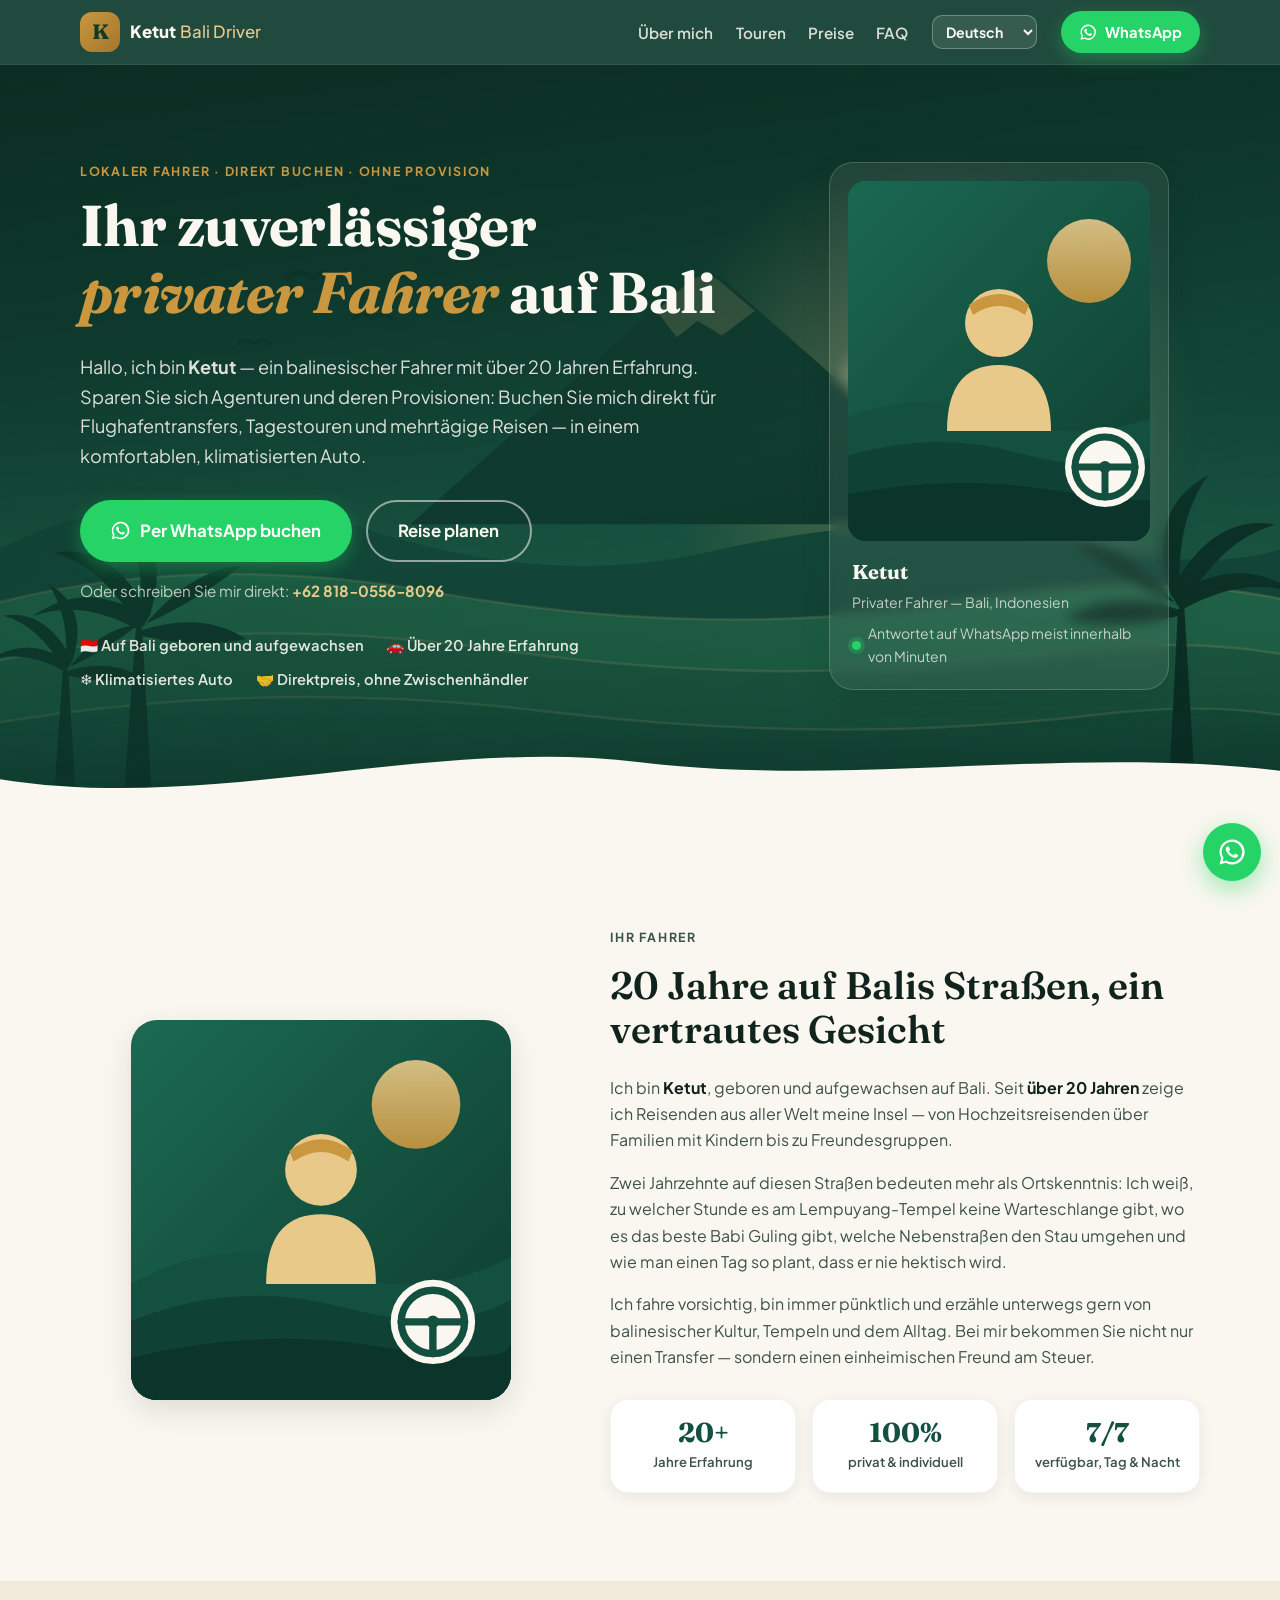
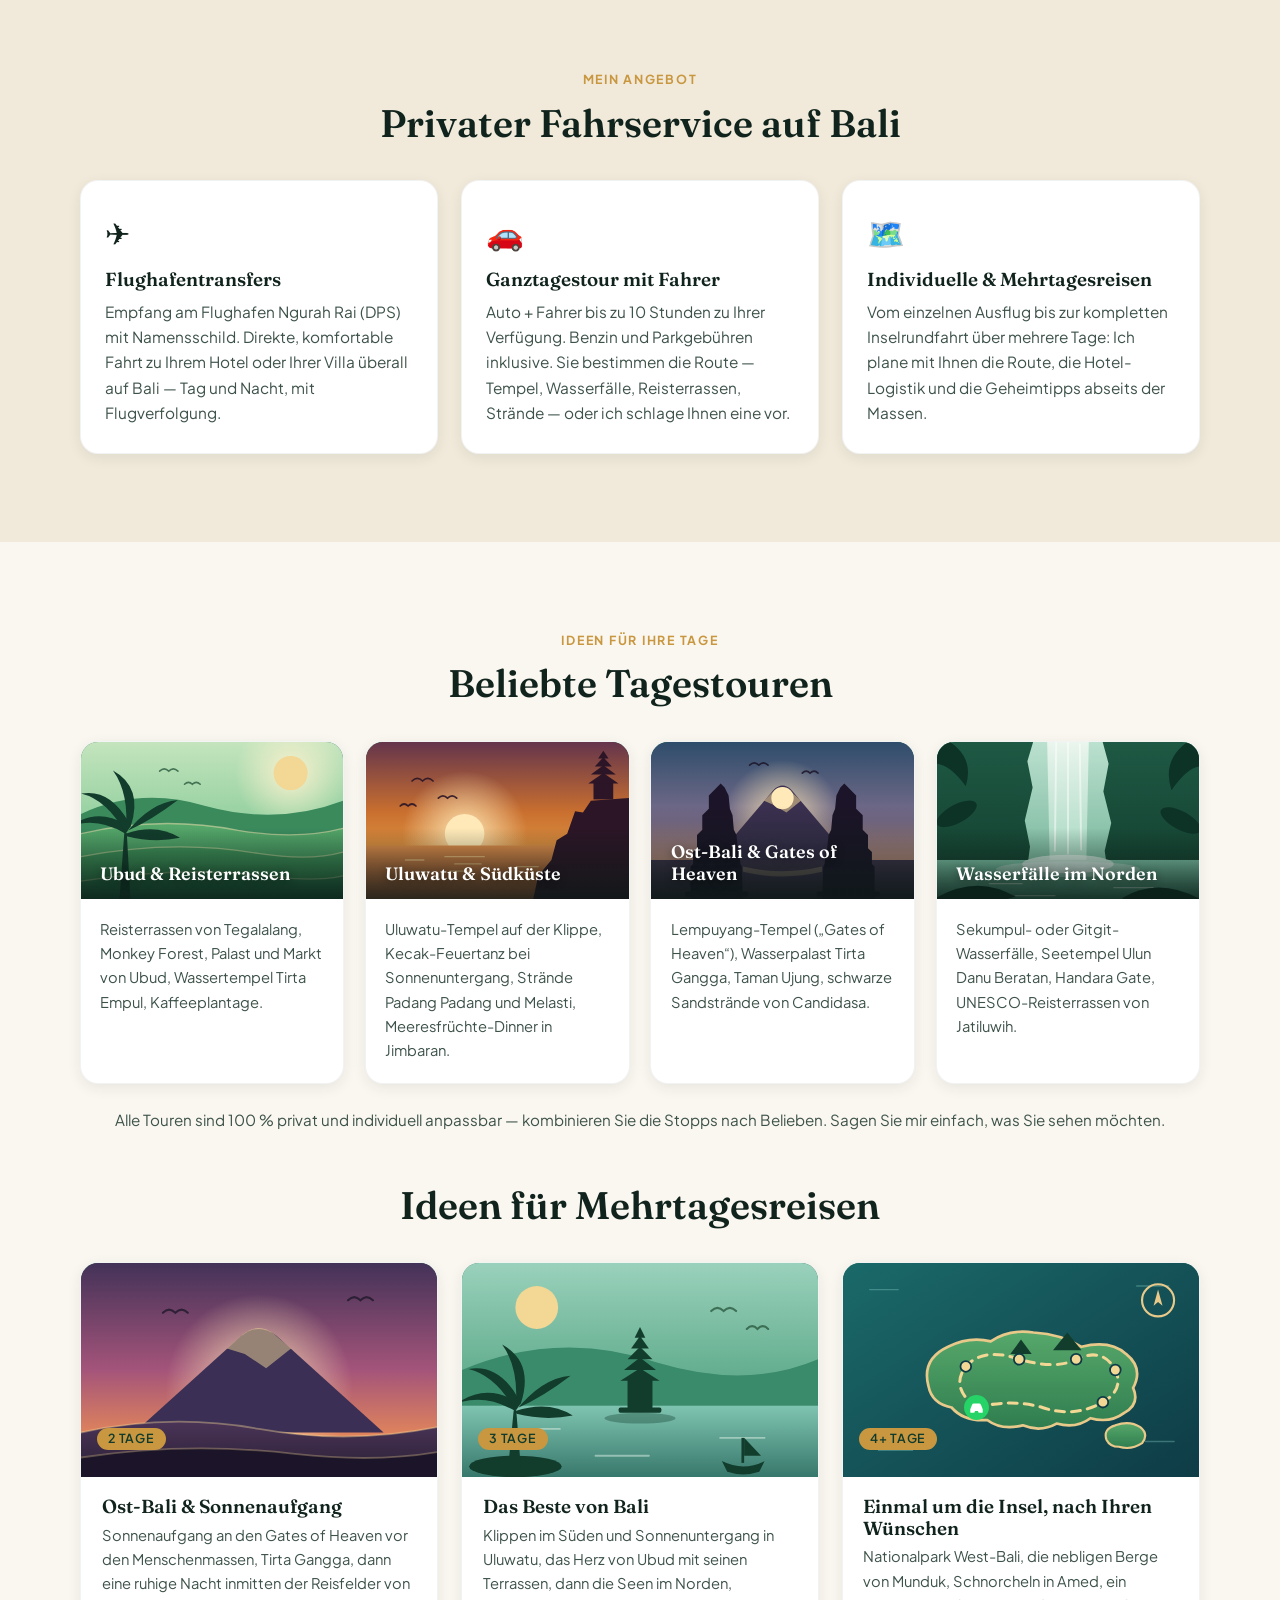
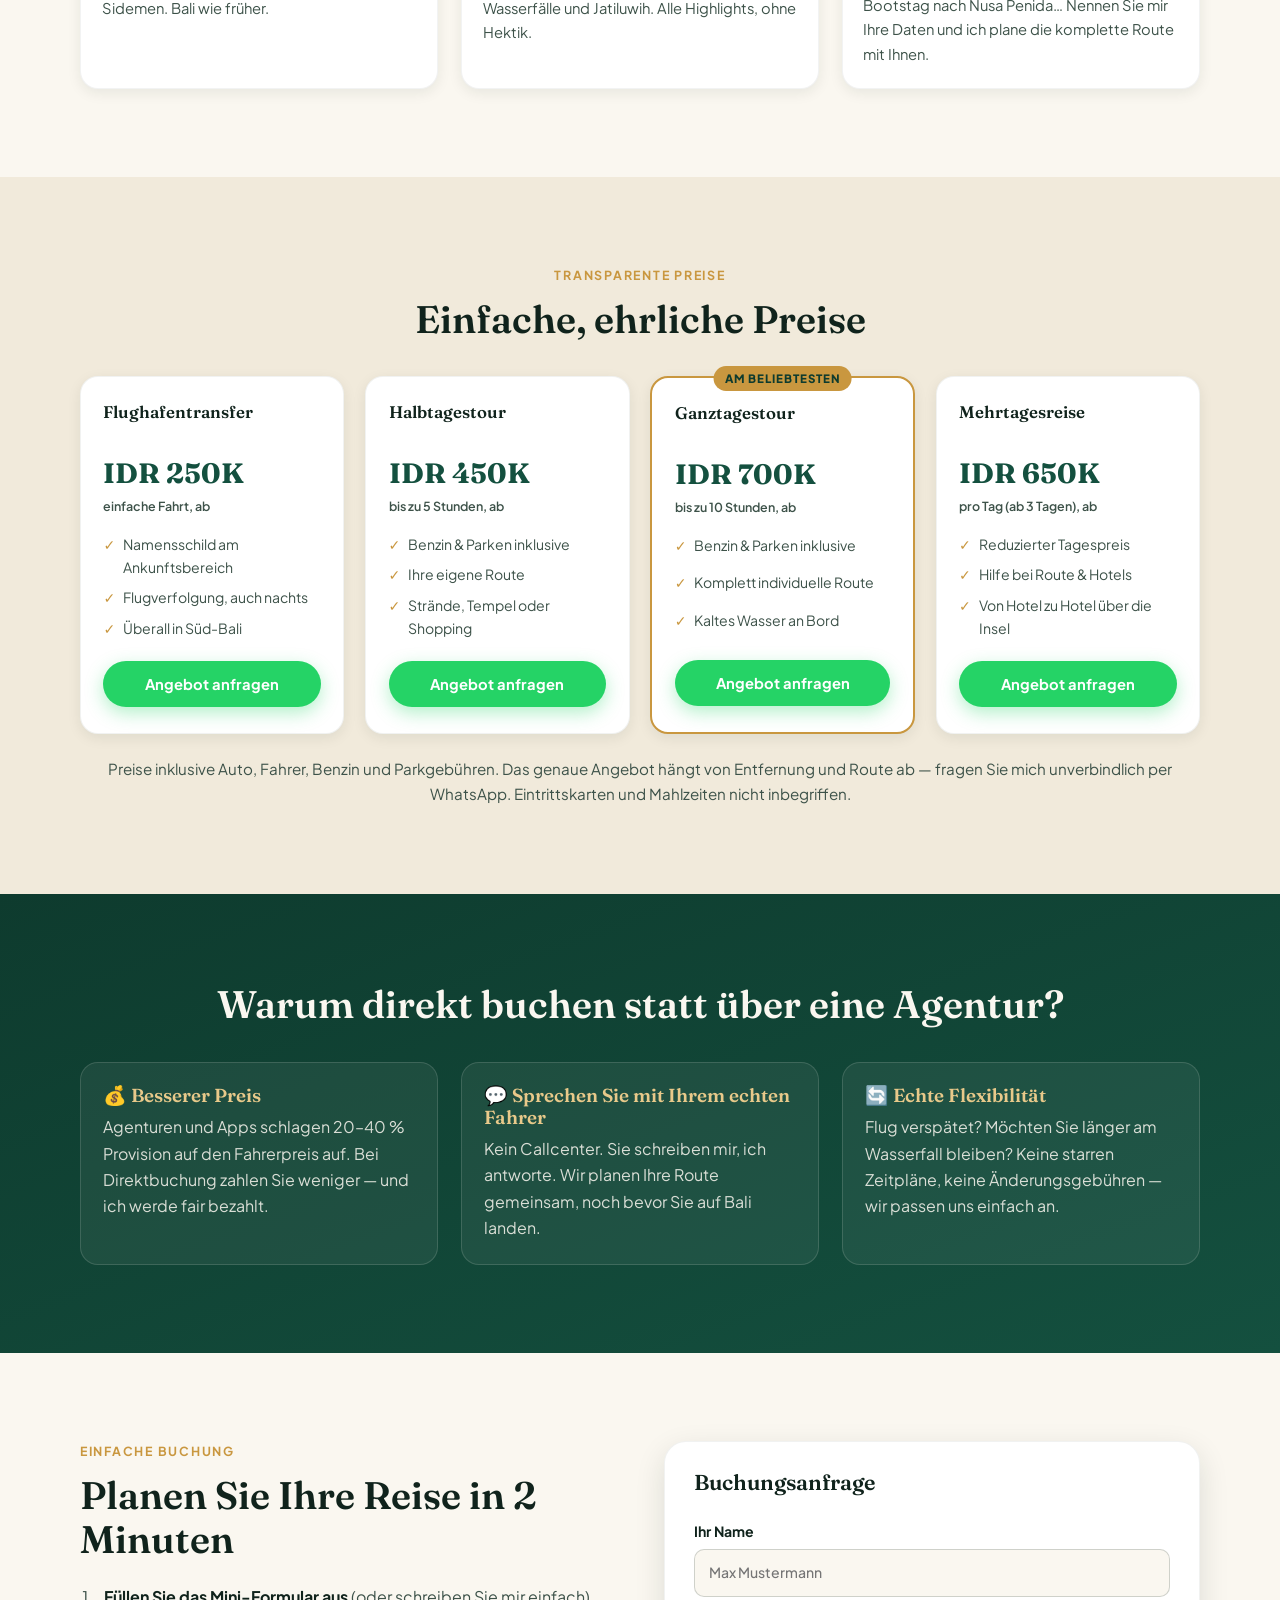
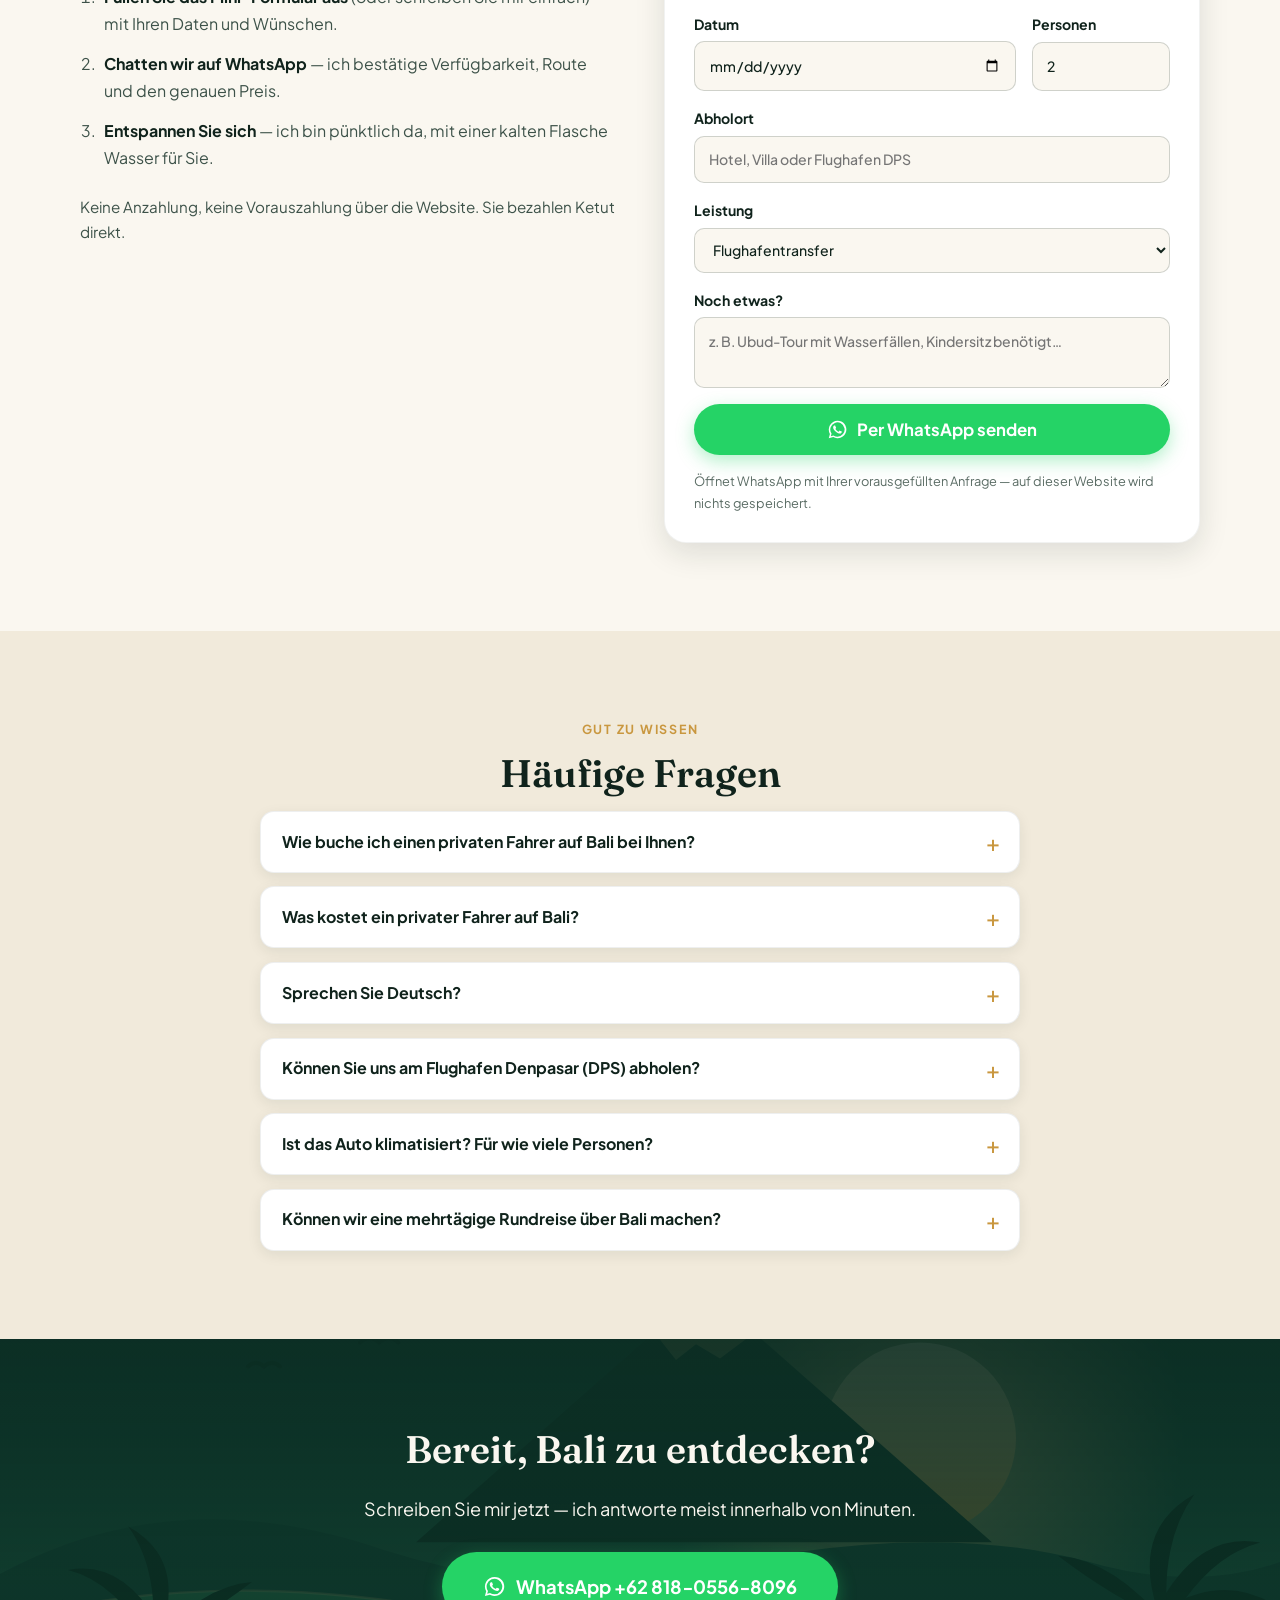
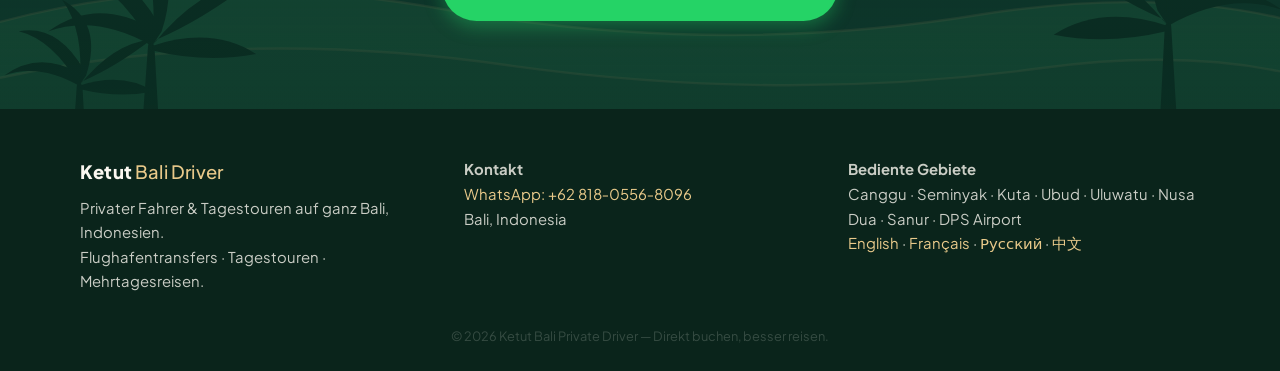
==== commit aec79607: "Add illustrated imagery system with photo-override slots - Seven cohesive travel-poster SVG scenes: " ====
--- a/de/index.html
+++ b/de/index.html
@@ -257,19 +257,35 @@
       <h2 class="center">Beliebte Tagestouren</h2>
       <div class="cards-4">
         <article class="tour">
-          <div class="tour-head t-ubud"><span>Ubud & Reisterrassen</span></div>
+          <div class="tour-head">
+            <img src="../assets/img/tour-ubud.svg" alt="Ubud & Reisterrassen" width="400" height="260" loading="lazy"
+                 onerror="this.onerror=null;this.src='../assets/img/tour-ubud.svg';">
+            <span>Ubud & Reisterrassen</span>
+          </div>
           <p>Reisterrassen von Tegalalang, Monkey Forest, Palast und Markt von Ubud, Wassertempel Tirta Empul, Kaffeeplantage.</p>
         </article>
         <article class="tour">
-          <div class="tour-head t-uluwatu"><span>Uluwatu & Südküste</span></div>
+          <div class="tour-head">
+            <img src="../assets/img/tour-uluwatu.svg" alt="Uluwatu & Südküste" width="400" height="260" loading="lazy"
+                 onerror="this.onerror=null;this.src='../assets/img/tour-uluwatu.svg';">
+            <span>Uluwatu & Südküste</span>
+          </div>
           <p>Uluwatu-Tempel auf der Klippe, Kecak-Feuertanz bei Sonnenuntergang, Strände Padang Padang und Melasti, Meeresfrüchte-Dinner in Jimbaran.</p>
         </article>
         <article class="tour">
-          <div class="tour-head t-east"><span>Ost-Bali & Gates of Heaven</span></div>
+          <div class="tour-head">
+            <img src="../assets/img/tour-east.svg" alt="Ost-Bali & Gates of Heaven" width="400" height="260" loading="lazy"
+                 onerror="this.onerror=null;this.src='../assets/img/tour-east.svg';">
+            <span>Ost-Bali & Gates of Heaven</span>
+          </div>
           <p>Lempuyang-Tempel („Gates of Heaven“), Wasserpalast Tirta Gangga, Taman Ujung, schwarze Sandstrände von Candidasa.</p>
         </article>
         <article class="tour">
-          <div class="tour-head t-north"><span>Wasserfälle im Norden</span></div>
+          <div class="tour-head">
+            <img src="../assets/img/tour-north.svg" alt="Wasserfälle im Norden" width="400" height="260" loading="lazy"
+                 onerror="this.onerror=null;this.src='../assets/img/tour-north.svg';">
+            <span>Wasserfälle im Norden</span>
+          </div>
           <p>Sekumpul- oder Gitgit-Wasserfälle, Seetempel Ulun Danu Beratan, Handara Gate, UNESCO-Reisterrassen von Jatiluwih.</p>
         </article>
       </div>
@@ -277,20 +293,38 @@
 
       <h2 class="center subheading">Ideen für Mehrtagesreisen</h2>
       <div class="cards-3">
-        <article class="card">
-          <span class="day-badge">2 Tage</span>
-          <h3>Ost-Bali & Sonnenaufgang</h3>
-          <p>Sonnenaufgang an den Gates of Heaven vor den Menschenmassen, Tirta Gangga, dann eine ruhige Nacht inmitten der Reisfelder von Sidemen. Bali wie früher.</p>
-        </article>
-        <article class="card">
-          <span class="day-badge">3 Tage</span>
-          <h3>Das Beste von Bali</h3>
-          <p>Klippen im Süden und Sonnenuntergang in Uluwatu, das Herz von Ubud mit seinen Terrassen, dann die Seen im Norden, Wasserfälle und Jatiluwih. Alle Highlights, ohne Hektik.</p>
-        </article>
-        <article class="card">
-          <span class="day-badge">4+ Tage</span>
-          <h3>Einmal um die Insel, nach Ihren Wünschen</h3>
-          <p>Nationalpark West-Bali, die nebligen Berge von Munduk, Schnorcheln in Amed, ein Bootstag nach Nusa Penida… Nennen Sie mir Ihre Daten und ich plane die komplette Route mit Ihnen.</p>
+        <article class="tour multi">
+          <div class="tour-head">
+            <img src="../assets/img/multi-sunrise.svg" alt="Ost-Bali & Sonnenaufgang" width="400" height="260" loading="lazy"
+                 onerror="this.onerror=null;this.src='../assets/img/multi-sunrise.svg';">
+            <span class="day-badge">2 Tage</span>
+          </div>
+          <div class="tour-body">
+            <h3>Ost-Bali & Sonnenaufgang</h3>
+            <p>Sonnenaufgang an den Gates of Heaven vor den Menschenmassen, Tirta Gangga, dann eine ruhige Nacht inmitten der Reisfelder von Sidemen. Bali wie früher.</p>
+          </div>
+        </article>
+        <article class="tour multi">
+          <div class="tour-head">
+            <img src="../assets/img/multi-best.svg" alt="Das Beste von Bali" width="400" height="260" loading="lazy"
+                 onerror="this.onerror=null;this.src='../assets/img/multi-best.svg';">
+            <span class="day-badge">3 Tage</span>
+          </div>
+          <div class="tour-body">
+            <h3>Das Beste von Bali</h3>
+            <p>Klippen im Süden und Sonnenuntergang in Uluwatu, das Herz von Ubud mit seinen Terrassen, dann die Seen im Norden, Wasserfälle und Jatiluwih. Alle Highlights, ohne Hektik.</p>
+          </div>
+        </article>
+        <article class="tour multi">
+          <div class="tour-head">
+            <img src="../assets/img/multi-island.svg" alt="Einmal um die Insel, nach Ihren Wünschen" width="400" height="260" loading="lazy"
+                 onerror="this.onerror=null;this.src='../assets/img/multi-island.svg';">
+            <span class="day-badge">4+ Tage</span>
+          </div>
+          <div class="tour-body">
+            <h3>Einmal um die Insel, nach Ihren Wünschen</h3>
+            <p>Nationalpark West-Bali, die nebligen Berge von Munduk, Schnorcheln in Amed, ein Bootstag nach Nusa Penida… Nennen Sie mir Ihre Daten und ich plane die komplette Route mit Ihnen.</p>
+          </div>
         </article>
       </div>
     </div>
--- a/assets/style.css
+++ b/assets/style.css
@@ -100,8 +100,8 @@
 .hero {
   position: relative;
   background:
-    radial-gradient(1200px 500px at 80% -10%, rgba(201, 151, 63, 0.25), transparent 60%),
-    radial-gradient(900px 500px at 10% 110%, rgba(27, 106, 83, 0.55), transparent 60%),
+    linear-gradient(165deg, rgba(11, 44, 34, 0.88) 0%, rgba(16, 62, 48, 0.62) 55%, rgba(10, 40, 30, 0.35) 100%),
+    url("img/hero.svg") center bottom / cover no-repeat,
     linear-gradient(165deg, var(--green-900) 0%, var(--green-800) 55%, #0c3227 100%);
   color: var(--sand);
   padding: clamp(3rem, 8vw, 6rem) 0 clamp(4rem, 9vw, 7rem);
@@ -221,17 +221,32 @@
   background: var(--white); border-radius: var(--radius); overflow: hidden;
   box-shadow: var(--shadow-soft); border: 1px solid rgba(16, 35, 28, 0.05);
   display: flex; flex-direction: column;
-}
+  transition: transform 0.2s ease, box-shadow 0.2s ease;
+}
+.tour:hover { transform: translateY(-4px); box-shadow: var(--shadow); }
 .tour p { padding: 1.1rem 1.2rem 1.3rem; color: var(--ink-soft); font-size: 0.92rem; }
 .tour-head {
-  min-height: 120px; display: flex; align-items: flex-end; padding: 0.9rem 1.2rem;
+  position: relative; aspect-ratio: 400 / 240; overflow: hidden;
+  background: linear-gradient(160deg, #2f7d4f, #14503f 70%, #0e3b2e);
+}
+.tour-head img {
+  position: absolute; inset: 0; width: 100%; height: 100%; object-fit: cover;
+}
+.tour-head span {
+  position: absolute; left: 0; right: 0; bottom: 0;
+  padding: 2.2rem 1.2rem 0.85rem;
+  background: linear-gradient(180deg, transparent, rgba(10, 25, 20, 0.72));
   color: #fff; font-family: var(--font-display); font-weight: 600; font-size: 1.12rem; line-height: 1.25;
-  text-shadow: 0 2px 8px rgba(0, 0, 0, 0.35);
-}
-.t-ubud { background: linear-gradient(160deg, #2f7d4f, #14503f 70%, #0e3b2e); }
-.t-uluwatu { background: linear-gradient(160deg, #e8a54b, #c96f2f 60%, #8f4720); }
-.t-east { background: linear-gradient(160deg, #4f8fb3, #2b5d80 60%, #1c3f5a); }
-.t-north { background: linear-gradient(160deg, #63a98c, #2e6e57 60%, #1b4a3a); }
+  text-shadow: 0 2px 8px rgba(0, 0, 0, 0.45);
+}
+.tour-head span.day-badge {
+  left: 1rem; right: auto; bottom: 1rem; padding: 0.25em 0.9em;
+  background: var(--gold); color: var(--green-900); font-family: var(--font-body);
+  text-shadow: none; border-radius: 999px; font-size: 0.78rem;
+}
+.tour-body { padding: 1.2rem 1.3rem 1.4rem; }
+.tour-body h3 { margin-bottom: 0.3rem; }
+.tour-body p { padding: 0; }
 
 /* ---------- Rates ---------- */
 .rates-table-wrap { overflow-x: auto; margin-top: 2rem; }
@@ -291,7 +306,8 @@
 /* ---------- Final CTA / Footer ---------- */
 .final-cta {
   background:
-    radial-gradient(800px 300px at 50% 0%, rgba(201, 151, 63, 0.2), transparent 70%),
+    linear-gradient(180deg, rgba(11, 44, 34, 0.9) 0%, rgba(10, 45, 34, 0.72) 100%),
+    url("img/hero.svg") center 70% / cover no-repeat,
     linear-gradient(180deg, var(--green-900), #0a2d22);
 }
 .final-cta h2, .final-cta .lead { color: var(--sand); }
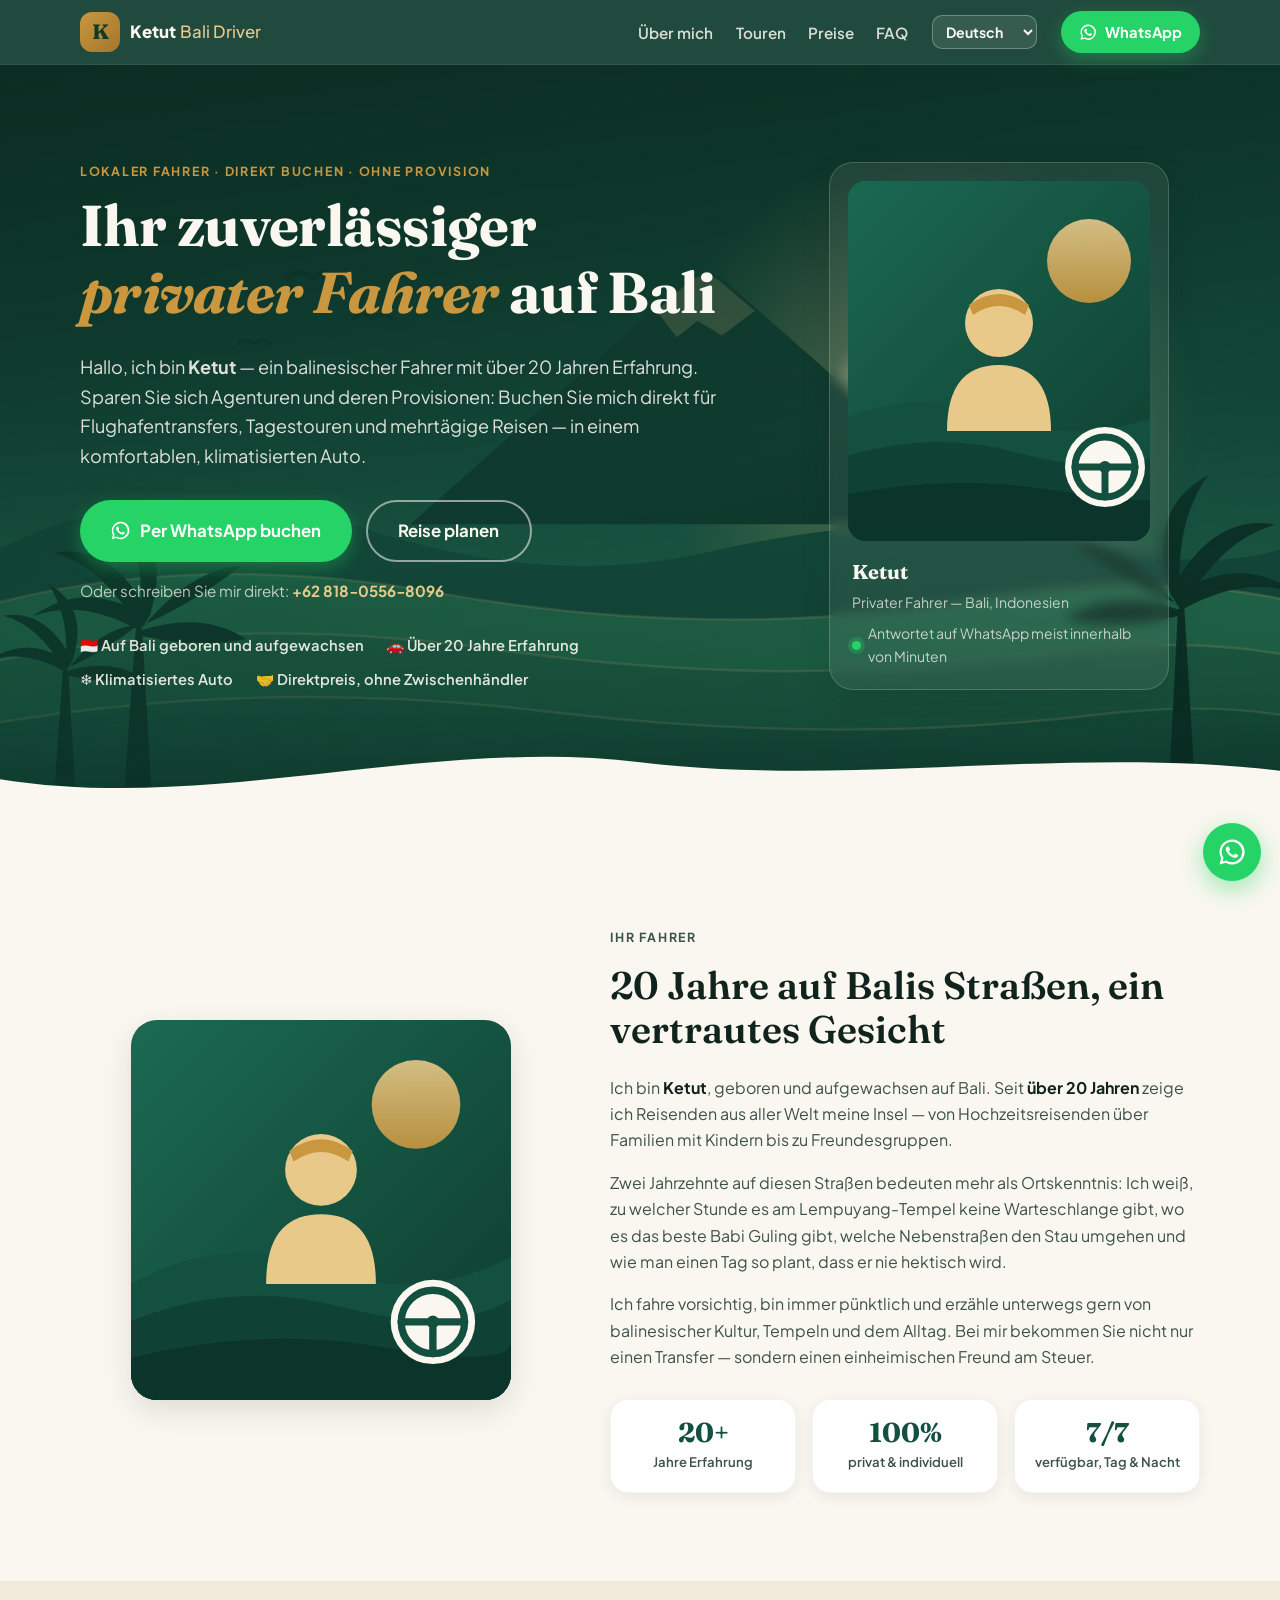
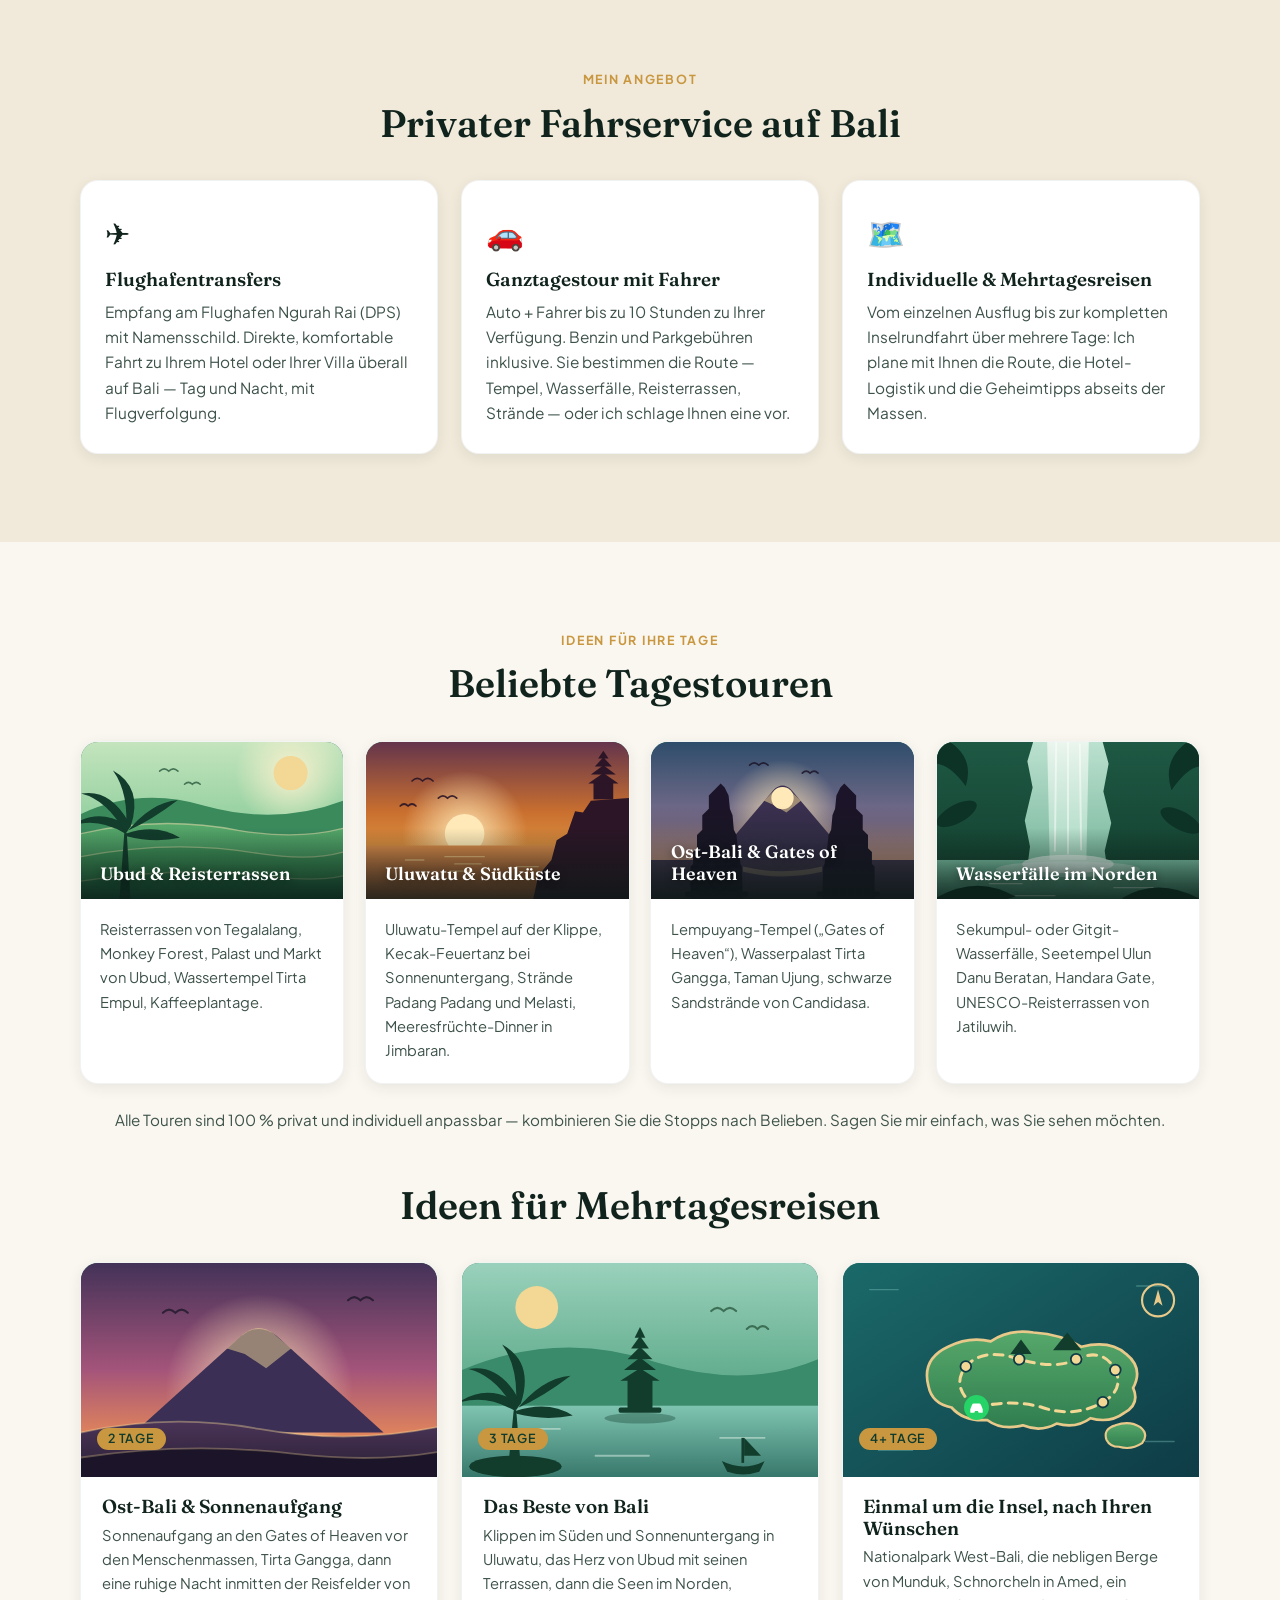
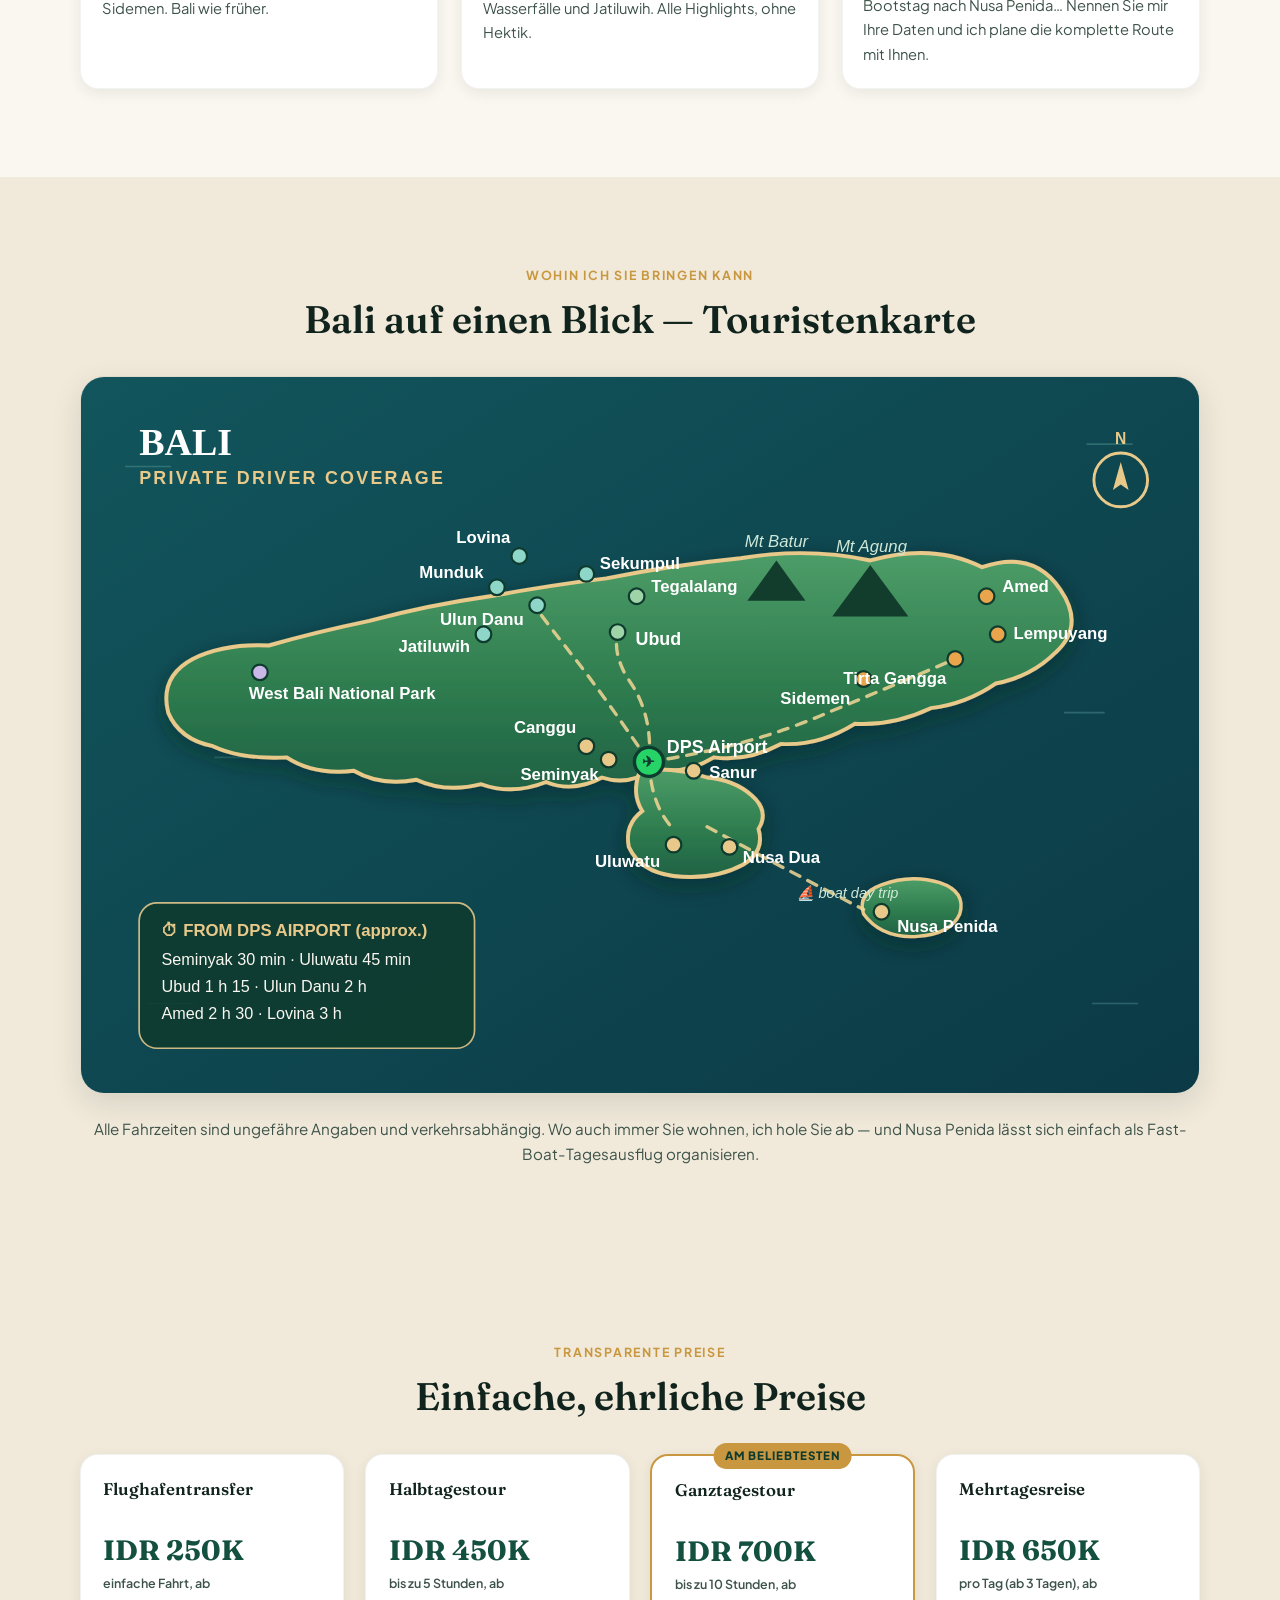
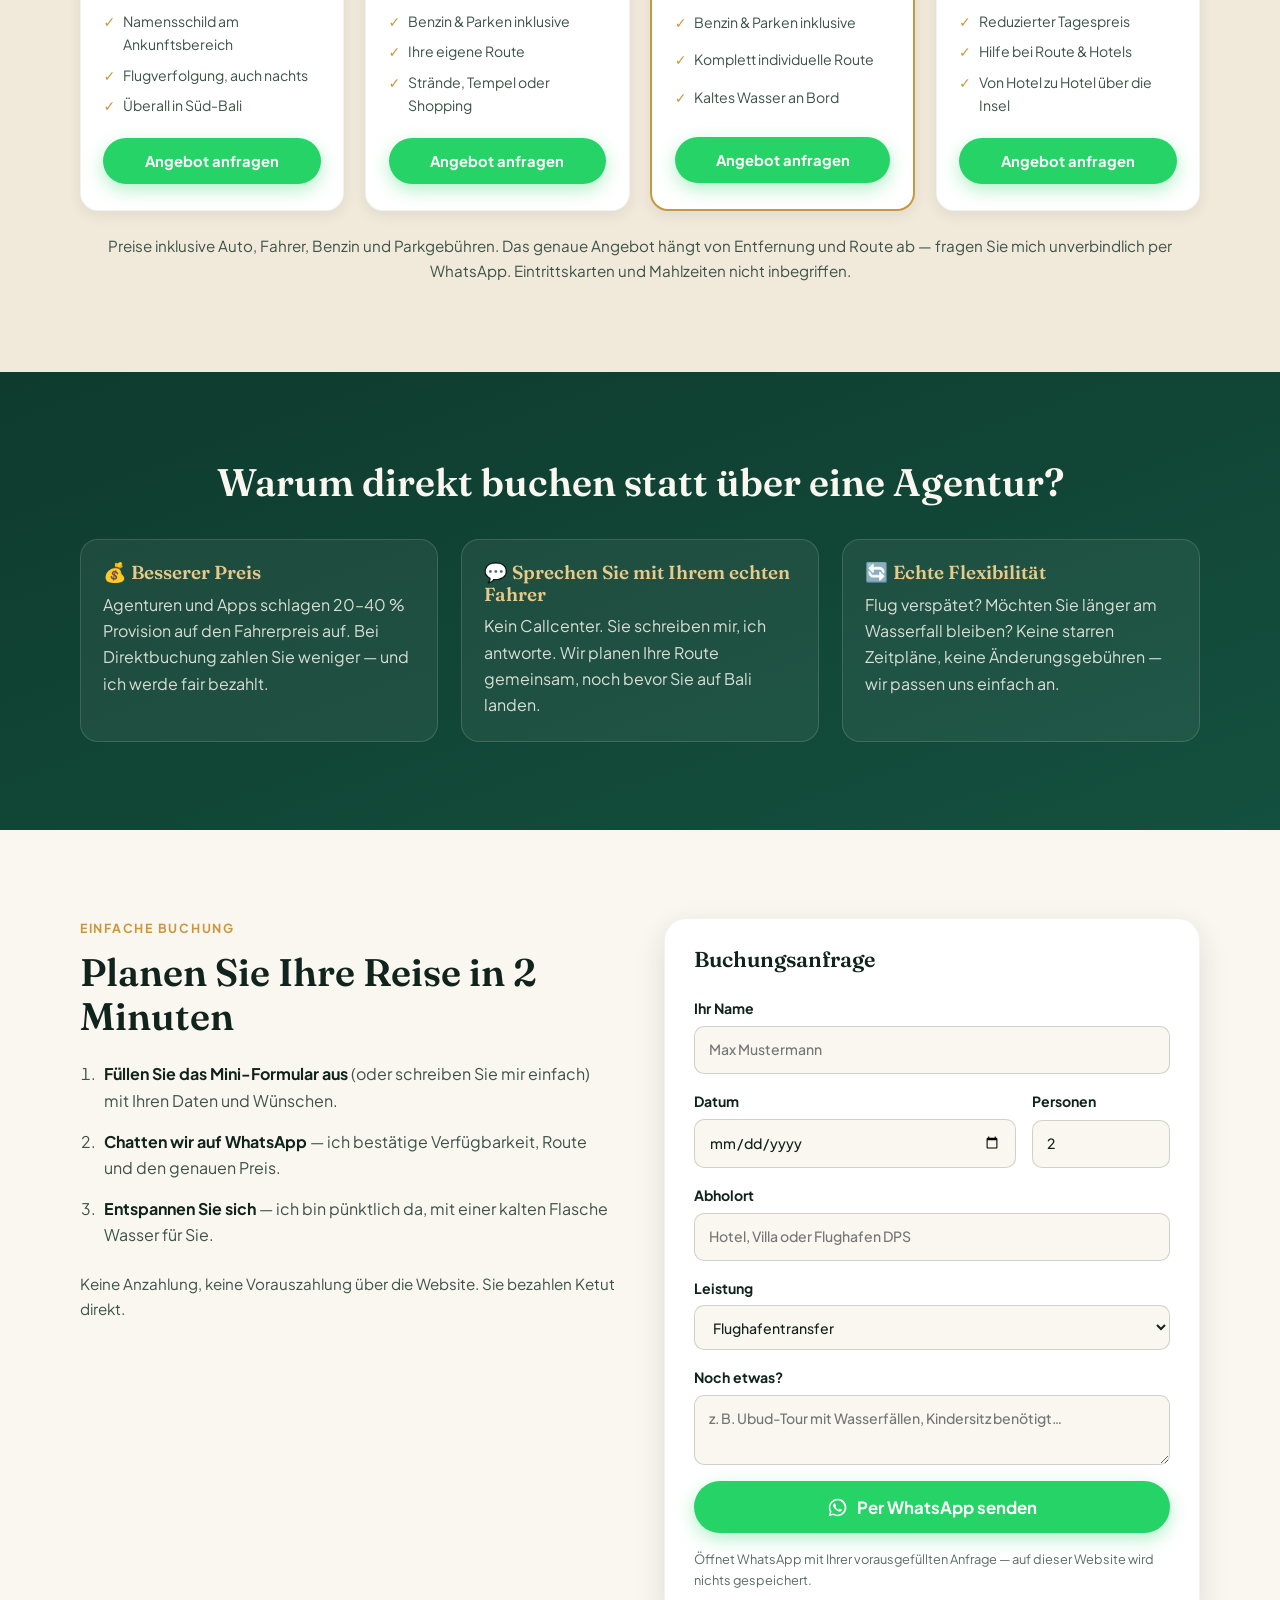
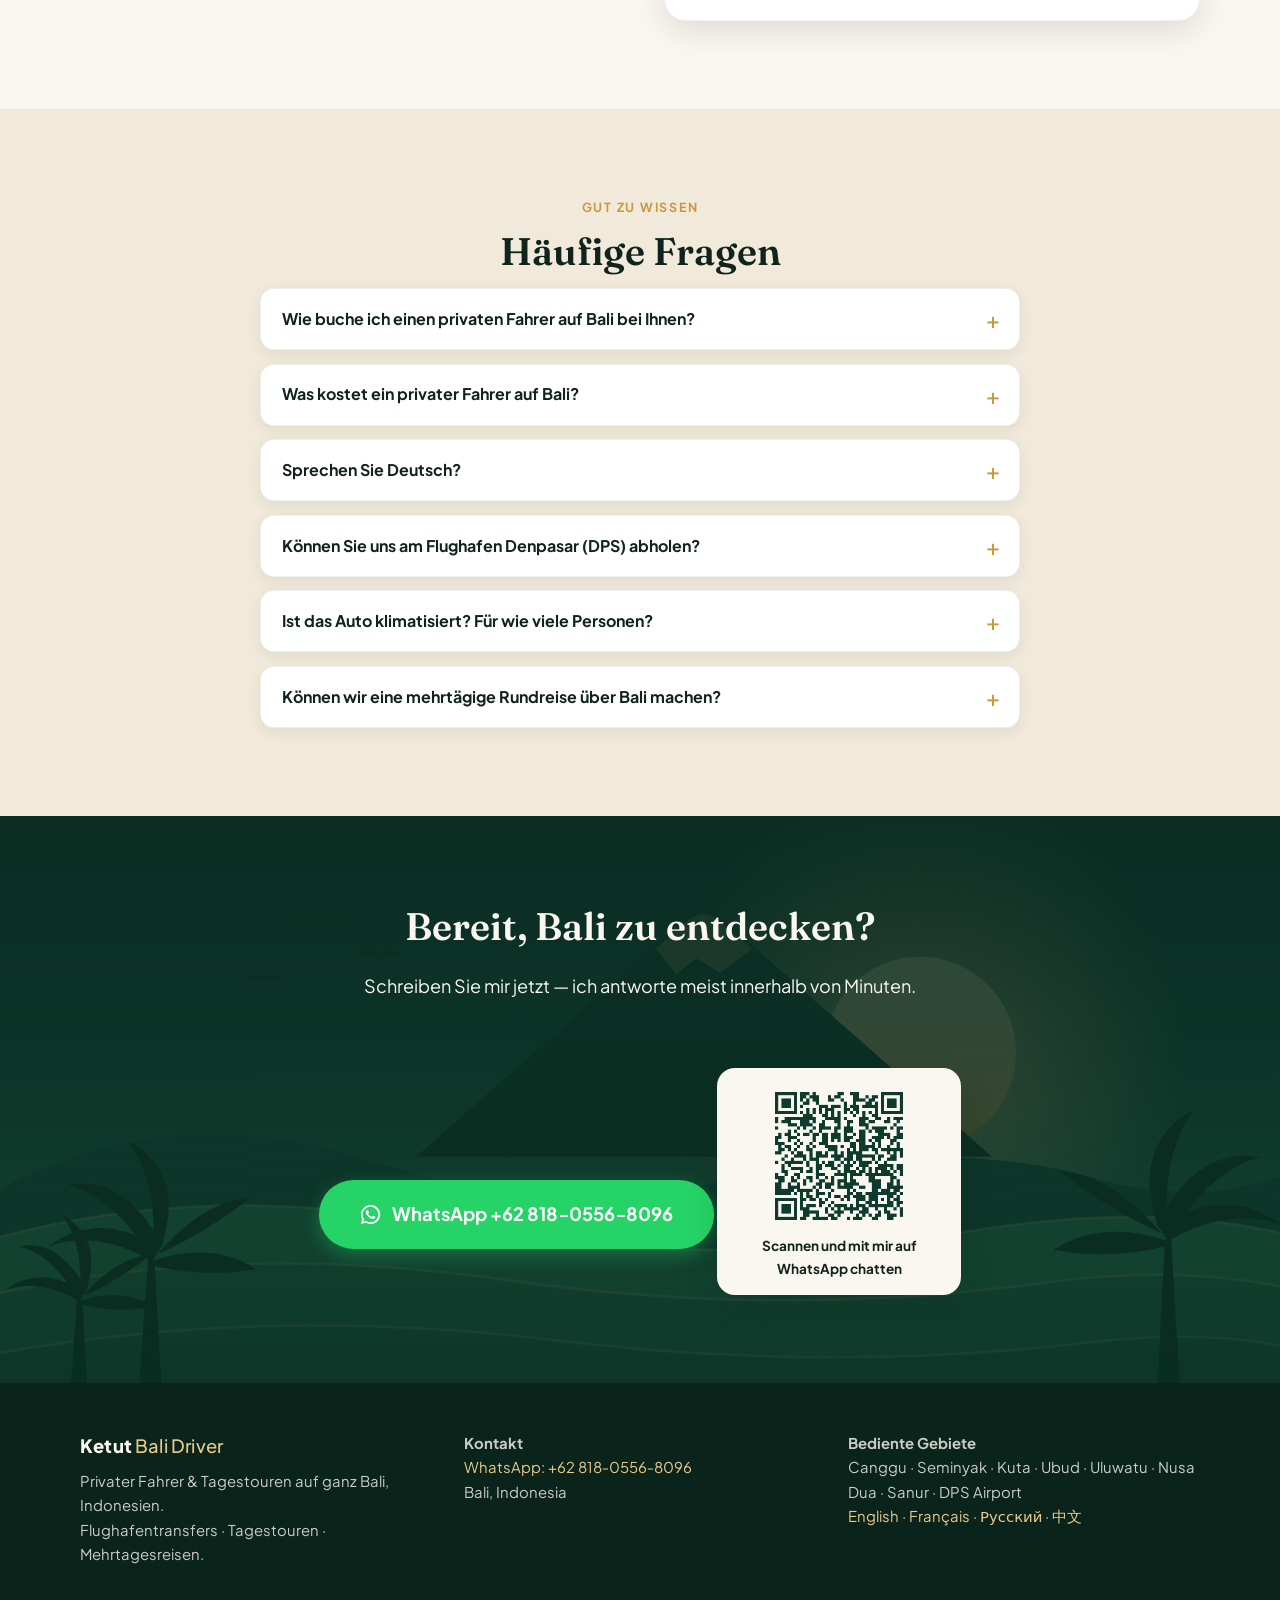
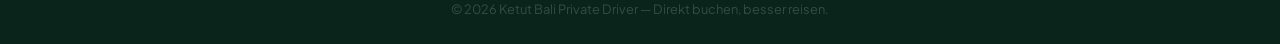
==== commit 1730975b: "Add illustrated Bali tourist map and WhatsApp QR code - Hand-drawn SVG map of Bali with 20+ landmark" ====
--- a/de/index.html
+++ b/de/index.html
@@ -330,6 +330,20 @@
     </div>
   </section>
 
+  <!-- ============ MAP ============ -->
+  <section class="section section-alt" id="map">
+    <div class="container">
+      <p class="eyebrow center">Wohin ich Sie bringen kann</p>
+      <h2 class="center">Bali auf einen Blick — Touristenkarte</h2>
+      <div class="map-wrap">
+        <img src="../assets/img/bali-map.svg" alt="Bali auf einen Blick — Touristenkarte" loading="lazy" width="1000" height="640">
+      </div>
+      <p class="center note">Alle Fahrzeiten sind ungefähre Angaben und verkehrsabhängig. Wo auch immer Sie wohnen, ich hole Sie ab — und Nusa Penida lässt sich einfach als Fast-Boat-Tagesausflug organisieren.</p>
+    </div>
+  </section>
+
+
+
   <!-- ============ RATES ============ -->
   <section class="section section-alt" id="rates">
     <div class="container">
@@ -476,6 +490,10 @@
       <a class="btn btn-wa btn-xl" href="https://wa.me/6281805568096?text=Hallo%20Ketut%21%20Ich%20m%C3%B6chte%20einen%20Fahrer%20auf%20Bali%20buchen." target="_blank" rel="noopener">
         <svg class="ico" viewBox="0 0 24 24" aria-hidden="true"><path fill="currentColor" d="M12 2a10 10 0 0 0-8.66 15L2 22l5.16-1.32A10 10 0 1 0 12 2Zm0 18.2c-1.5 0-2.96-.4-4.24-1.16l-.3-.18-3.06.79.81-2.98-.2-.31A8.16 8.16 0 1 1 12 20.2Zm4.48-6.1c-.24-.12-1.45-.71-1.67-.8-.22-.08-.39-.12-.55.13-.16.24-.63.79-.77.95-.14.16-.28.18-.53.06a6.7 6.7 0 0 1-3.35-2.93c-.25-.43.25-.4.72-1.34.08-.16.04-.3-.02-.42-.06-.12-.55-1.33-.76-1.82-.2-.48-.4-.42-.55-.42h-.47c-.16 0-.43.06-.65.3-.22.25-.85.83-.85 2.03s.87 2.36 1 2.52c.12.16 1.72 2.62 4.16 3.68.58.25 1.03.4 1.39.51.58.19 1.11.16 1.53.1.47-.07 1.45-.6 1.65-1.17.2-.57.2-1.06.14-1.17-.06-.1-.22-.16-.47-.28Z"/></svg> WhatsApp +62 818‑0556‑8096
       </a>
+      <div class="qr-card">
+        <img src="../assets/img/wa-qr.png" alt="WhatsApp QR code" width="140" height="140" loading="lazy">
+        <span>Scannen und mit mir auf WhatsApp chatten</span>
+      </div>
     </div>
   </section>
 </main>
--- a/assets/style.css
+++ b/assets/style.css
@@ -248,6 +248,41 @@
 .tour-body h3 { margin-bottom: 0.3rem; }
 .tour-body p { padding: 0; }
 
+/* ---------- Bali map ---------- */
+.map-wrap {
+  margin-top: 2.2rem; border-radius: calc(var(--radius) + 6px); overflow: hidden;
+  box-shadow: var(--shadow); border: 1px solid rgba(16, 35, 28, 0.08);
+}
+.map-wrap img { width: 100%; height: auto; display: block; }
+
+/* ---------- WhatsApp QR ---------- */
+.qr-card {
+  margin: 2.4rem auto 0; display: inline-flex; flex-direction: column; align-items: center; gap: 0.6rem;
+  background: var(--sand); border-radius: var(--radius); padding: 1.1rem 1.4rem 0.9rem;
+  box-shadow: var(--shadow);
+}
+.qr-card img { width: 140px; height: 140px; border-radius: 8px; }
+.qr-card span { font-size: 0.85rem; font-weight: 700; color: var(--ink); max-width: 200px; }
+
+/* ---------- Iconic places gallery ---------- */
+.gallery-grid { display: grid; grid-template-columns: repeat(4, 1fr); gap: 1.1rem; margin-top: 2.2rem; }
+.ph {
+  position: relative; margin: 0; border-radius: var(--radius); overflow: hidden;
+  aspect-ratio: 4 / 3; box-shadow: var(--shadow-soft); background: var(--sand-deep);
+}
+.ph img {
+  width: 100%; height: 100%; object-fit: cover; display: block;
+  transition: transform 0.35s ease;
+}
+.ph:hover img { transform: scale(1.06); }
+.ph figcaption {
+  position: absolute; left: 0; right: 0; bottom: 0;
+  padding: 1.6rem 0.9rem 0.7rem; font-size: 0.88rem; font-weight: 700; color: #fff;
+  background: linear-gradient(180deg, transparent, rgba(10, 25, 20, 0.75));
+  text-shadow: 0 1px 6px rgba(0, 0, 0, 0.5);
+}
+@media (max-width: 960px) { .gallery-grid { grid-template-columns: repeat(2, 1fr); } }
+
 /* ---------- Rates ---------- */
 .rates-table-wrap { overflow-x: auto; margin-top: 2rem; }
 .rates-table {
